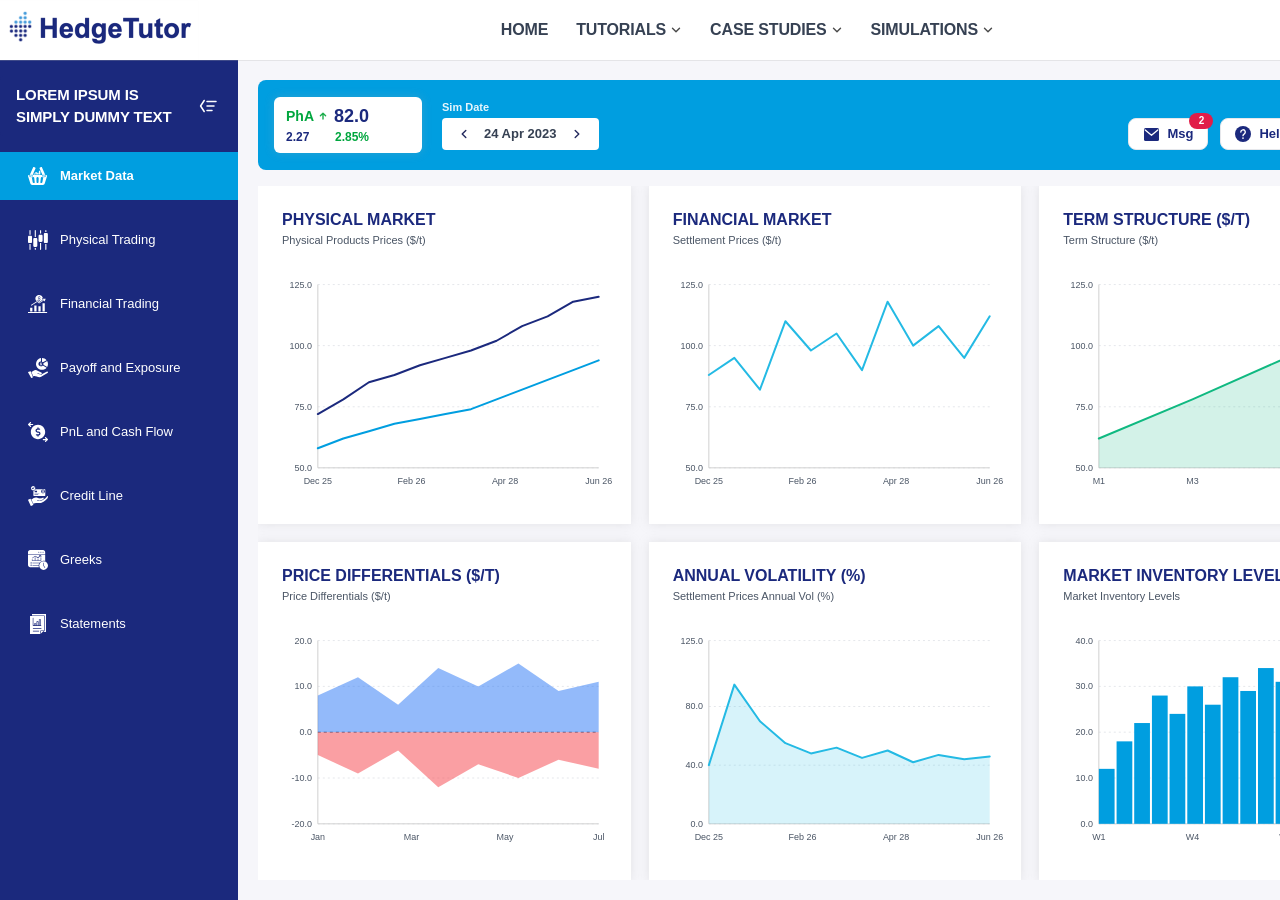
==== index.html @ 39510381 "Initial commit" ====
<!DOCTYPE html>
<html lang="en">
<head>
  <meta charset="UTF-8">
  <meta name="viewport" content="width=1440, height=985">
  <title>PHYSICAL MARKET — Commos Consulting</title>
  <link rel="stylesheet" href="assets/css/tokens.css">
  <link rel="stylesheet" href="assets/css/base.css">
  <link rel="stylesheet" href="assets/css/layout.css">
  <link rel="stylesheet" href="assets/css/components.css">
  <link rel="stylesheet" href="assets/css/charts.css">
</head>
<body class="app">

  <!--
    Frame Figma: PHYSICAL MARKET (node 1032:1449)
    Viewport: 1440 × 985 · fill #F6F6FA
  -->
  <div class="dashboard" data-frame="physical-market" data-figma-node="1032:1449">

    <header class="dashboard__chrome chrome" aria-label="Site header">
      <a class="chrome__brand" href="https://www.commosconsulting.com/en/account/landwelcome.html" aria-label="HedgeTutor">
        <img
          class="chrome__logo"
          src="assets/icons/hedgetutor-logo.png?v=figma1"
          width="199"
          height="60"
          alt="HedgeTutor"
          draggable="false"
        >
      </a>

      <nav class="chrome__nav" aria-label="Primary">
        <ul class="chrome__list">
          <li class="chrome__item chrome__item--has-menu">
            <a class="chrome__link" href="https://www.commosconsulting.com/en/account/dashboard.html">HOME</a>
            <ul class="chrome__menu" aria-label="Home">
              <li><a href="https://www.commosconsulting.com/en/account/landwelcome.html">Welcome</a></li>
              <li><a href="https://www.commosconsulting.com/en/account/dashboard.html">Dashboard</a></li>
            </ul>
          </li>
          <li class="chrome__item chrome__item--has-menu">
            <a class="chrome__link" href="https://www.commosconsulting.com/en/tutorials/tutorials.html">
              TUTORIALS
              <img class="chrome__chevron" src="assets/icons/chevron-down.svg" width="12" height="12" alt="" aria-hidden="true">
            </a>
            <ul class="chrome__menu" aria-label="Tutorials">
              <li><a href="https://www.commosconsulting.com/en/tutorials/tutorials.html">Tutorials Library</a></li>
              <li><a href="https://www.commosconsulting.com/en/help/theory/GEN/">Theory Guide</a></li>
              <li><a href="https://www.commosconsulting.com/en/tutorials/quiz.html">Quiz</a></li>
              <li><a href="https://www.commosconsulting.com/en/help/screens/GEN/">Screens Guide</a></li>
            </ul>
          </li>
          <li class="chrome__item chrome__item--has-menu">
            <a class="chrome__link" href="https://www.commosconsulting.com/en/casestudies/casestudies.html">
              CASE STUDIES
              <img class="chrome__chevron" src="assets/icons/chevron-down.svg" width="12" height="12" alt="" aria-hidden="true">
            </a>
            <ul class="chrome__menu" aria-label="Case Studies">
              <li><a href="https://www.commosconsulting.com/en/casestudies/casestudies.html">Case Studies Library</a></li>
              <li><a href="https://www.commosconsulting.com/en/help/case_studies/GEN/">Case Studies Guide</a></li>
            </ul>
          </li>
          <li class="chrome__item chrome__item--has-menu">
            <a class="chrome__link" href="https://www.commosconsulting.com/en/account/save_user_simulation.html">
              SIMULATIONS
              <img class="chrome__chevron" src="assets/icons/chevron-down.svg" width="12" height="12" alt="" aria-hidden="true">
            </a>
            <ul class="chrome__menu" aria-label="Simulations">
              <li><a href="https://www.commosconsulting.com/en/account/save_user_simulation.html">User Simulations and Scenarios</a></li>
              <li><a href="https://www.commosconsulting.com/en/account/new_simulation.html">New Simulation</a></li>
              <li><a href="https://www.commosconsulting.com/en/account/settings.html">Advanced Simulations Settings</a></li>
            </ul>
          </li>
        </ul>
      </nav>

      <div class="chrome__user chrome__item chrome__item--has-menu">
        <button class="chrome__user-trigger" type="button" aria-expanded="false" aria-haspopup="true" aria-controls="chrome-user-menu">
          <img class="chrome__avatar" src="assets/icons/user.svg" width="28" height="28" alt="" aria-hidden="true">
          <span class="chrome__user-name">User (Gen)</span>
          <img class="chrome__chevron" src="assets/icons/chevron-down.svg" width="12" height="12" alt="" aria-hidden="true">
        </button>
        <ul class="chrome__menu chrome__menu--user" id="chrome-user-menu" aria-label="User">
          <li><a href="https://www.commosconsulting.com/en/home/hedge_tutor.html">HedgeTutor</a></li>
          <li><a href="https://www.commosconsulting.com/en/account/dashboard.html">Account usage</a></li>
          <li><a href="https://www.commosconsulting.com/en/users/password.html">Change Password</a></li>
          <li><a href="https://www.commosconsulting.com/en/users/logout">Logout</a></li>
        </ul>
      </div>
    </header>

    <aside class="dashboard__sidebar sidebar" aria-label="Simulation modules">
      <header class="sidebar__header">
        <p class="sidebar__sim-name" id="sidebar-sim-name">Lorem Ipsum is simply dummy text</p>
        <button
          class="sidebar__toggle"
          type="button"
          id="sidebar-toggle"
          aria-controls="sidebar-nav"
          aria-expanded="true"
          aria-label="Collapse sidebar"
          title="Collapse sidebar"
        >
          <img class="sidebar__toggle-icon" src="assets/icons/sidebar-toggle.svg" width="24" height="16" alt="" aria-hidden="true">
        </button>
      </header>

      <nav class="sidebar__nav" id="sidebar-nav">
        <ul class="sidebar__list">
          <li class="sidebar__item sidebar__item--active">
            <a class="sidebar__link" href="/market-data" data-route="market-data" aria-current="page">
              <span class="sidebar__icon" aria-hidden="true">
                <img src="assets/icons/market-data.svg?v=figma1" width="20" height="20" alt="">
              </span>
              <span class="sidebar__label">Market Data</span>
            </a>
          </li>
          <li class="sidebar__item">
            <a class="sidebar__link" href="/physical-trading" data-route="physical-trading">
              <span class="sidebar__icon" aria-hidden="true">
                <img src="assets/icons/physical-trading.svg?v=figma1" width="20" height="20" alt="">
              </span>
              <span class="sidebar__label">Physical Trading</span>
            </a>
          </li>
          <li class="sidebar__item">
            <a class="sidebar__link" href="/financial-trading" data-route="financial-trading">
              <span class="sidebar__icon" aria-hidden="true">
                <img src="assets/icons/financial-trading.svg?v=figma1" width="20" height="20" alt="">
              </span>
              <span class="sidebar__label">Financial Trading</span>
            </a>
          </li>
          <li class="sidebar__item">
            <a class="sidebar__link" href="/payoff-exposure" data-route="payoff-exposure">
              <span class="sidebar__icon" aria-hidden="true">
                <img src="assets/icons/payoff-exposure.svg?v=figma1" width="20" height="20" alt="">
              </span>
              <span class="sidebar__label">Payoff and Exposure</span>
            </a>
          </li>
          <li class="sidebar__item">
            <a class="sidebar__link" href="/pnl-cash-flow" data-route="pnl-cash-flow">
              <span class="sidebar__icon" aria-hidden="true">
                <img src="assets/icons/pnl-cashflow.svg?v=figma1" width="20" height="20" alt="">
              </span>
              <span class="sidebar__label">PnL and Cash Flow</span>
            </a>
          </li>
          <li class="sidebar__item">
            <a class="sidebar__link" href="/credit-line" data-route="credit-line">
              <span class="sidebar__icon" aria-hidden="true">
                <img src="assets/icons/credit-line.svg?v=figma1" width="20" height="20" alt="">
              </span>
              <span class="sidebar__label">Credit Line</span>
            </a>
          </li>
          <li class="sidebar__item">
            <a class="sidebar__link" href="/greeks" data-route="greeks">
              <span class="sidebar__icon" aria-hidden="true">
                <img src="assets/icons/greeks.svg?v=figma1" width="20" height="20" alt="">
              </span>
              <span class="sidebar__label">Greeks</span>
            </a>
          </li>
          <li class="sidebar__item">
            <a class="sidebar__link" href="/statements" data-route="statements">
              <span class="sidebar__icon" aria-hidden="true">
                <img src="assets/icons/statements.svg?v=figma1" width="20" height="20" alt="">
              </span>
              <span class="sidebar__label">Statements</span>
            </a>
          </li>
        </ul>
      </nav>
    </aside>

    <main class="dashboard__main">

      <header class="dashboard__toolbar toolbar" aria-label="Dashboard header" data-figma-node="1070:3879" data-module="market-data">
        <div
          class="toolbar__ticker ticker ticker--pha ticker--up"
          data-toolbar-ticker
          data-ticker="PhA"
          data-direction="up"
          role="button"
          tabindex="0"
          title="Click to switch PhA / PhB / FAB"
          aria-label="Market ticker PhA. Click to switch product."
        >
          <div class="ticker__metrics">
            <div class="ticker__primary">
              <span class="ticker__code-group">
                <span class="ticker__code" data-ticker-code>PhA</span>
                <img class="ticker__arrow" data-ticker-arrow src="assets/icons/arrow-up.svg" width="10" height="10" alt="" aria-hidden="true">
              </span>
              <span class="ticker__price" data-ticker-price>82.0</span>
            </div>
            <div class="ticker__secondary">
              <span class="ticker__delta" data-ticker-delta>2.27</span>
              <span class="ticker__change" data-ticker-change>2.85%</span>
            </div>
          </div>
        </div>

        <div class="toolbar__simdate simdate" data-simdate>
          <span class="simdate__label">Sim Date</span>
          <div class="simdate__control">
            <button class="simdate__nav" type="button" data-simdate-step="-1" aria-label="Previous simulation date">
              <img src="assets/icons/chevron-left.svg" width="12" height="12" alt="" aria-hidden="true">
            </button>
            <button
              class="simdate__trigger"
              type="button"
              data-simdate-trigger
              aria-haspopup="dialog"
              aria-expanded="false"
              aria-controls="simdate-picker"
            >
              <time class="simdate__value toolbar__date" datetime="2023-04-24" data-simdate-value>24 Apr 2023</time>
            </button>
            <button class="simdate__nav" type="button" data-simdate-step="1" aria-label="Next simulation date">
              <img src="assets/icons/chevron-right.svg" width="12" height="12" alt="" aria-hidden="true">
            </button>
          </div>

          <div
            class="simdate__picker"
            id="simdate-picker"
            data-simdate-picker
            role="dialog"
            aria-label="Select simulation date"
            hidden
          >
            <div class="simdate__picker-header">
              <button class="simdate__picker-nav" type="button" data-simdate-view-step="-1" aria-label="Previous">
                <img src="assets/icons/chevron-left.svg" width="12" height="12" alt="" aria-hidden="true">
              </button>
              <div class="simdate__picker-title">
                <button class="simdate__picker-month" type="button" data-simdate-open-months aria-label="Select month">Apr</button>
                <button class="simdate__picker-year" type="button" data-simdate-open-years aria-label="Select year">2023</button>
              </div>
              <button class="simdate__picker-nav" type="button" data-simdate-view-step="1" aria-label="Next">
                <img src="assets/icons/chevron-right.svg" width="12" height="12" alt="" aria-hidden="true">
              </button>
            </div>
            <div class="simdate__picker-body" data-simdate-body>
              <!-- filled by assets/js/sim-date.js -->
            </div>
          </div>
        </div>

        <div class="toolbar__filters" data-toolbar-filters hidden>
          <label class="toolbar-filter">
            <span class="toolbar-filter__label">Underlying</span>
            <select class="toolbar-filter__select" name="underlying" aria-label="Underlying">
              <option value="all" selected>All</option>
              <option value="PhA">PhA</option>
              <option value="PhB">PhB</option>
              <option value="FAB">FAB</option>
            </select>
          </label>
          <label class="toolbar-filter">
            <span class="toolbar-filter__label">Contract</span>
            <select class="toolbar-filter__select" name="contract" aria-label="Contract">
              <option value="all" selected>All types</option>
              <option value="spot">Spot</option>
              <option value="fwd">Forward</option>
            </select>
          </label>
          <label class="toolbar-filter" data-toolbar-filter="tradeName">
            <span class="toolbar-filter__label">Trade Name</span>
            <select class="toolbar-filter__select" name="tradeName" aria-label="Trade Name">
              <option value="all" selected>All Trades</option>
            </select>
          </label>
        </div>

        <div class="toolbar__actions">
          <button class="toolbar__action" type="button" data-toolbar-action="msg" aria-pressed="false">
            <span class="toolbar__action-icon-wrap toolbar__action-icon-wrap--msg" aria-hidden="true">
              <img
                class="toolbar__action-icon toolbar__action-icon--off"
                src="assets/icons/msg.svg?v=figma2"
                width="16"
                height="13"
                alt=""
                draggable="false"
              >
              <img
                class="toolbar__action-icon toolbar__action-icon--on"
                src="assets/icons/msg-selected.svg?v=figma2"
                width="16"
                height="13"
                alt=""
                draggable="false"
              >
            </span>
            Msg
            <span class="toolbar__msg-badge" data-msg-badge hidden aria-label="Unread messages"></span>
          </button>
          <button class="toolbar__action" type="button" data-toolbar-action="help" aria-pressed="false">
            <span class="toolbar__action-icon-wrap toolbar__action-icon-wrap--help" aria-hidden="true">
              <img
                class="toolbar__action-icon toolbar__action-icon--off"
                src="assets/icons/help.svg?v=figma2"
                width="16"
                height="16"
                alt=""
                draggable="false"
              >
              <img
                class="toolbar__action-icon toolbar__action-icon--on"
                src="assets/icons/help-selected.svg?v=figma2"
                width="16"
                height="16"
                alt=""
                draggable="false"
              >
            </span>
            Help
          </button>
          <button class="toolbar__action" type="button" data-toolbar-action="reset" aria-pressed="false">
            <span class="toolbar__action-icon-wrap toolbar__action-icon-wrap--reset" aria-hidden="true">
              <img
                class="toolbar__action-icon toolbar__action-icon--off"
                src="assets/icons/reset.svg?v=figma2"
                width="16"
                height="16"
                alt=""
                draggable="false"
              >
              <img
                class="toolbar__action-icon toolbar__action-icon--on"
                src="assets/icons/reset-selected.svg?v=figma2"
                width="16"
                height="16"
                alt=""
                draggable="false"
              >
            </span>
            Reset
          </button>
        </div>
      </header>

      <section class="dashboard__content content" id="dashboard-content" aria-live="polite">
        <!-- Module content injected by assets/js/navigation.js -->
      </section>

    </main>

  </div>

  <!-- Confirmation modal — Figma Confirmation modal (Assets / 1076:10253) -->
  <div
    class="modal-backdrop"
    id="modal-confirm-backdrop"
    hidden
    aria-hidden="true"
  >
    <div
      class="modal-confirm"
      role="dialog"
      aria-modal="true"
      aria-labelledby="modal-confirm-title"
      aria-describedby="modal-confirm-message"
    >
      <button
        class="modal-confirm__close"
        type="button"
        data-confirm-close
        aria-label="Close"
      >
        <svg width="14" height="14" viewBox="0 0 14 14" fill="none" aria-hidden="true">
          <path
            d="M1.5 1.5l11 11M12.5 1.5l-11 11"
            stroke="currentColor"
            stroke-width="1.5"
            stroke-linecap="round"
          />
        </svg>
      </button>

      <div class="modal-confirm__header">
        <div class="modal-confirm__icon" aria-hidden="true">
          <img
            class="modal-confirm__icon-img"
            src="assets/icons/confirm-warning.svg"
            width="32"
            height="32"
            alt=""
          />
        </div>
        <h2 class="modal-confirm__title" id="modal-confirm-title" data-confirm-title>
          Confirmation
        </h2>
      </div>

      <hr class="modal-confirm__divider" />

      <p class="modal-confirm__body" id="modal-confirm-message" data-confirm-message>
        Are you sure that you want reset the simulation data?
      </p>

      <div class="modal-confirm__actions">
        <button class="modal-confirm__btn modal-confirm__btn--cancel" type="button" data-confirm-cancel>
          Cancel
        </button>
        <button class="modal-confirm__btn modal-confirm__btn--accept" type="button" data-confirm-accept>
          Accept
        </button>
      </div>
    </div>
  </div>

  <!-- Informative / Help modal — Figma Informative Modal -->
  <div
    class="modal-backdrop"
    id="modal-help-backdrop"
    hidden
    aria-hidden="true"
  >
    <div
      class="modal-info"
      role="dialog"
      aria-modal="true"
      aria-labelledby="modal-help-title"
      aria-describedby="modal-help-body"
    >
      <button
        class="modal-info__close"
        type="button"
        data-help-close
        aria-label="Close"
      >
        <svg width="14" height="14" viewBox="0 0 14 14" fill="none" aria-hidden="true">
          <path
            d="M1.5 1.5l11 11M12.5 1.5l-11 11"
            stroke="currentColor"
            stroke-width="1.5"
            stroke-linecap="round"
          />
        </svg>
      </button>

      <h2 class="modal-info__title" id="modal-help-title" data-help-title>Help</h2>
      <hr class="modal-info__divider" />

      <div class="modal-info__scroll">
        <div class="modal-info__body" id="modal-help-body" data-help-body></div>

        <div data-help-related-wrap hidden>
          <p class="modal-info__related-label">Related content:</p>
          <ul class="modal-info__related" data-help-related></ul>
        </div>

        <div class="modal-info__embed" data-help-embed hidden>
          <img
            class="modal-info__image"
            data-help-image
            alt=""
            width="750"
            decoding="async"
          />
        </div>
      </div>

      <div class="modal-info__actions">
        <button class="modal-info__btn modal-info__btn--leave" type="button" data-help-leave>
          Leave
        </button>
      </div>
    </div>
  </div>

  <!-- Message Centre -->
  <div
    class="modal-backdrop"
    id="modal-msg-backdrop"
    hidden
    aria-hidden="true"
  >
    <div
      class="modal-msg"
      role="dialog"
      aria-modal="true"
      aria-labelledby="modal-msg-title"
    >
      <button
        class="modal-msg__close"
        type="button"
        data-msg-close
        aria-label="Close"
      >
        <svg width="14" height="14" viewBox="0 0 14 14" fill="none" aria-hidden="true">
          <path
            d="M1.5 1.5l11 11M12.5 1.5l-11 11"
            stroke="currentColor"
            stroke-width="1.5"
            stroke-linecap="round"
          />
        </svg>
      </button>
      <h2 class="modal-msg__title" id="modal-msg-title">HedgeTutor Message Centre</h2>
      <hr class="modal-msg__divider" />
      <div class="modal-msg__scroll">
        <div class="modal-msg__empty" data-msg-empty hidden>
          <p class="modal-msg__empty-text">No messages</p>
        </div>
        <div data-msg-list></div>
      </div>
      <div class="modal-msg__actions">
        <button class="modal-msg__btn" type="button" data-msg-footer-close>Close</button>
      </div>
    </div>
  </div>

  <!-- Loading overlay -->
  <div class="loading-overlay" id="loading-overlay" hidden aria-hidden="true" aria-busy="true">
    <div class="loading-overlay__card" role="status">
      <div class="loading-overlay__spinner" aria-hidden="true"></div>
      <p class="loading-overlay__label">Loading</p>
    </div>
  </div>

  <script src="assets/js/sim-state.js" defer></script>
  <script src="assets/js/sim-date.js" defer></script>
  <script src="assets/js/date-field.js" defer></script>
  <script src="assets/js/table-sort.js" defer></script>
  <script src="assets/js/select.js" defer></script>
  <script src="assets/js/confirm-modal.js" defer></script>
  <script src="assets/js/help-modal.js" defer></script>
  <script src="assets/js/message-modal.js" defer></script>
  <script src="assets/js/market-data.js" defer></script>
  <script src="assets/js/physical-trading.js" defer></script>
  <script src="assets/js/financial-trading.js" defer></script>
  <script src="assets/js/payoff-exposure.js" defer></script>
  <script src="assets/js/pnl-cashflow.js" defer></script>
  <script src="assets/js/credit-line.js" defer></script>
  <script src="assets/js/greeks.js" defer></script>
  <script src="assets/js/statements.js" defer></script>
  <script src="assets/js/navigation.js" defer></script>
</body>
</html>
---- assets/css/tokens.css ----
/* Commos Consulting — design tokens
 *
 * ONLY values measured from Figma Design Properties / Edit style.
 * Organized by category. Incomplete entries stay in NOT MEASURED.
 * Do not invent hex/spacing.
 */

:root {
  /* ========== colors ========== */
  --color-page-bg: #f6f6fa;
  --color-canvas: #e5e5e5;
  --color-surface: #ffffff;
  --color-sidebar: #1b297d;
  --color-nav-item-active-bg: #009ee0;
  --color-nav-item-inactive-bg: #1b297d;
  --color-nav-item-text: #ffffff;
  --color-accent: #009ee0;
  --color-primary-button-bg: #009ee0;
  --color-primary-button-text: #ffffff;
  --color-neutral-black-100: #364153;
  --color-border: #e5e7eb;
  --color-text-muted: #4a5565;
  --color-negative: #ef4444;
  --color-black: #000000;
  --color-positive: #00a63e;
  --color-positive-alt: #2ebd57;
  --color-blue-500: #3b82f6;
  --color-blue-tint: #f0f6ff;
  --color-cyan: #24bae4;
  /*
   * Toolbar fill — Figma Dashboard Header bar: #009EE0 (same as accent / Primary).
   */
  --color-toolbar-fill: #009ee0;
  --color-emerald: #10b981;
  --color-gray-d1: #d1d1d1;
  --color-gray-de: #dedede;
  --color-coral: #f65158;
  --color-negative-tint: #ffbaba; /* opacity 35% where used */
  --color-input-select-text: #9696a0;
  --color-input-select-muted: #b5b5c3; /* opacity 38% where used */
  /* Dropdown / Select — Figma UI Kit states */
  --color-dropdown-border: #d3d3d5;
  --color-dropdown-border-hover: #9696a0;
  --color-dropdown-text: #9696a0;
  --color-dropdown-text-strong: #364153;
  --color-dropdown-focus: #1b297d;
  --color-dropdown-option-hover: #f0f0f0;
  --radius-dropdown: 6px;
  --shadow-dropdown: 0 4px 12px rgba(54, 65, 83, 0.12);
  --color-shadow-commos: #adacac;
  /* Physical Trading frame 1032:2970 — Selection colors */
  --color-pt-summary-bg: #f2fbff;
  --color-pt-row-alt: #f5f6f8;
  --color-pt-surface-muted: #f0f0f0;
  --color-pt-border-soft: #d3d3d5;
  --color-pt-chip: #d9d9d9;
  --color-grey-100: #49556d;

  /* ========== typography ========== */
  --font-family: "Inter", sans-serif;
  --font-weight-regular: 400;
  --font-weight-semibold: 600; /* Inter Semi Bold — seen on Dashboard Header related text */
  --font-weight-bold: 700;
  --font-size-paragraph: 14px;
  --line-height-paragraph: 28px;
  --letter-spacing-paragraph: 0%;
  --font-size-graph: 13px;
  --line-height-graph: 22px;
  /* Card titles — Figma Web App Commos (e.g. node 1032:3046) */
  --font-size-card-title: 16px;
  --line-height-card-title: 20px;
  --font-size-title: 50px; /* MARKET DATA text style — other frame/variant */
  --letter-spacing-title: -0.15px;
  --line-height-title: 61px;
  --font-size-toolbar-lorem: 15px;
  --line-height-toolbar-lorem: 22px;
  --letter-spacing-toolbar-lorem: -0.1px;

  /* ========== spacing ========== */
  --sidebar-gap: 16px;
  --sidebar-padding-left: 0px;
  --sidebar-padding-right: 0px;
  --sidebar-padding-top: 16px;
  --sidebar-padding-bottom: 24px;
  --sidebar-header-gap: 12px;
  --sidebar-header-padding-x: 16px;
  --sidebar-header-padding-y: 8px;
  --nav-item-gap: 12px;
  --nav-item-padding-x: 28px;
  --nav-item-padding-y: 0px;
  --button-primary-gap: 10px;
  --button-primary-padding-x: 26px;
  --button-primary-padding-y: 13px;
  --dashboard-header-gap: 20px;
  --dashboard-header-padding-x: 0px;
  --dashboard-header-padding-y: 0px;

  /* ========== dimensions ========== */
  --frame-width: 1440px;
  --frame-height: 985px;
  --sidebar-width: 238px;
  /* ASSUMED: icon-only rail from Dashboard UI Kit Side Menu collapsed */
  --sidebar-width-collapsed: 64px;
  --sidebar-height: 1024px;
  --sidebar-x: 0px;
  --sidebar-y: 60px;
  --sidebar-header-width: 238px;
  --sidebar-header-height: 60px;
  --nav-item-width: 238px;
  --nav-item-height: 48px;
  --nav-item-label-width: 148px;
  --nav-item-label-height: 22px;
  /* Overridden on .dashboard when sidebar collapses */
  --sidebar-current-width: var(--sidebar-width);
  --main-available-width: calc(var(--frame-width) - var(--sidebar-current-width));
  /*
   * LAYOUT ANATOMY AND SPACING (Figma + annotated capture)
   * Green = page inset 20 · Pink stack/column = 18 · Toolbar→content = 16 · Card pad/rhythm = 24
   */
  --layout-page-inset: 20px;
  --layout-toolbar-content-gap: 16px;
  --layout-section-gap: 18px;
  --layout-column-gap: 18px;
  --layout-card-pad: 24px;
  --layout-field-col-gap: 14px;
  /* Content width = main − left/right page inset */
  --dashboard-header-width: calc(var(--main-available-width) - (2 * var(--layout-page-inset)));
  --dashboard-header-height: 90px;
  --card-asset-width: 358px;
  --card-asset-height: 325px;
  --button-primary-width: 216px;
  --button-primary-height: 56px;
  --input-select-width: 213px;
  --input-select-height: 45px;
  --nav-userlog-width: 1440px;
  --nav-userlog-height: 104px;

  /* ========== radius ========== */
  --radius-frame: 0px;
  --radius-sidebar: 0px;
  --radius-sidebar-header: 4px;
  --radius-nav-item: 0px;
  --radius-card-asset: 0px;
  --radius-button-primary: 50px;
  --radius-input-select: 0px;
  --radius-dashboard-header: 8px;
  --radius-nav-userlog: 0px;

  /* ========== shadows ========== */
  --shadow-commos-x: 0px;
  --shadow-commos-y: 0px;
  --shadow-commos-blur: 10px;
  --shadow-commos-spread: 0px;
  --shadow-commos-opacity: 0.25;
  --shadow-commos: 0 0 10px 0 rgba(173, 172, 172, 0.25);

  /*
   * Confirmation modal — Figma Assets component "Confirmation modal" (node 1076:10253)
   * Measured: W 567 · gap 36 · pad 16 · radius 6 · Neutrals/White · selection colors
   * Effect style name: md-1 (exact blur/spread not opened — soft elevation matched visually)
   */
  --color-modal-warning: #ff9800; /* Semantic/Warning — Figma Confirm icon stroke */
  --color-modal-warning-light: #fff9f0; /* Semantic/Warning Light — measured #FFF9F0 */
  --color-modal-border: #d9d9d9; /* measured selection color */
  --color-modal-title: #101828; /* Grey/900 — title fill style name; hex not opened → near-black */
  --modal-confirm-width: 567px;
  --modal-confirm-gap: 36px;
  --modal-confirm-padding: 16px;
  --modal-confirm-radius: 6px;
  --modal-confirm-title-size: 24px;
  --modal-confirm-title-line: 32px;
  --modal-confirm-title-tracking: -0.02em;
  --shadow-modal-md-1: 0 4px 24px rgba(54, 65, 83, 0.14);

  /*
   * Informative modal — Figma "Informative Modal" (Help / contextual)
   * Visual from design capture: left title, body, optional embed, Close
   * Width larger than confirm to fit help copy + optional preview
   */
  --modal-info-width: 820px;
  --modal-info-gap: 20px;
  --modal-info-padding: 20px;
  --modal-info-radius: 6px;
  --modal-info-title-size: 20px;
  --modal-info-title-line: 28px;

  /* ========== layout (measured + documented assumptions) ========== */
  /*
   * ASSUMED — direct consequences of measured geometry / Auto Layout parents.
   * Replace with Properties reads when available.
   */
  --layout-assumed-chrome-height: 60px;
  /* = Side Menu Y (measured). Empty strip; content of chrome not mapped. */

  --layout-assumed-main-inline-end: 0px;
  /* Free space on the right of toolbar = 1202 − 1157 = 45 (empty, not padding). */

  --layout-assumed-chart-columns: 3;
  /* 3 × 358 = 1074 ≤ 1157 (Dashboard Header width). */

  --layout-assumed-table-columns: 3;
  /* Three table cards in frame inventory; widths unmeasured → equal fr. */

  /* column-gap charts: calc((1157 − 3×358) / 2) in layout.css — geometric */

  --layout-assumed-grid-row-gap: var(--layout-section-gap);
  --layout-assumed-content-section-gap: var(--layout-section-gap);
  --layout-assumed-content-padding-top: 0px;

  --card-padding: var(--layout-card-pad);
  /* Card internal pad — LAYOUT ANATOMY AND SPACING (24px). */

  /*
   * STILL OPEN / PARTIAL:
   * chrome absolute Properties (pad/gap) — implemented from visual inventory
   * badge Properties W/H — implemented from visual density
   * toolbar Msg/Help/Reset — white chips, navy (#1B297D) text/icons (Figma trading frames)
   */
}
---- assets/css/base.css ----
/* Page shell — single scroll surface (dashboard content only).
 * Chrome + sidebar stay fixed; body/page never scrolls vertically.
 */

html,
body {
  height: 100%;
  margin: 0;
  overflow: hidden;
}

.app {
  box-sizing: border-box;
  width: 100%;
  height: 100%;
  overflow: hidden;
}
---- assets/css/layout.css ----
/* Commos Consulting — layout only
 *
 * Allowed properties: display, flex/grid (shorthands & tracks),
 * width, height, gap, padding, margin, position (+ offsets/z-index for layout).
 *
 * No colors, fonts, borders, shadows, radius, or visual effects.
 * Measured values come from tokens.css.
 * ASSUMED values are documented in comments and in tokens --layout-assumed-*.
 */

/* ----- page / frame ----- */

.app {
  margin: 0;
  display: flex;
  justify-content: center;
  align-items: stretch;
  /* ASSUMED: center the 1440 frame on the browser canvas (not from Figma frame props) */
}

.dashboard {
  position: relative;
  width: var(--frame-width);
  /* Fill viewport so chrome/sidebar stay on-screen; only content scrolls */
  height: 100%;
  overflow: hidden;
  /* clip mirrors Figma "Clip content" on frame 1032:1449 */
  --sidebar-current-width: var(--sidebar-width);
  --main-available-width: calc(var(--frame-width) - var(--sidebar-current-width));
}

.dashboard--sidebar-collapsed {
  --sidebar-current-width: var(--sidebar-width-collapsed);
}

/* ----- top chrome (height = Side Menu Y = 60) ----- */

.dashboard__chrome {
  /* Fixed within the dashboard shell — never scrolls with content */
  position: absolute;
  top: 0;
  left: 0;
  z-index: 30;
  width: var(--frame-width);
  height: var(--layout-assumed-chrome-height);
  display: flex;
  flex-direction: row;
  align-items: center;
  gap: 24px;
  /* Logo frame from Figma is 199×60 and already includes left inset */
  padding-left: 0;
  padding-right: 24px;
  box-sizing: border-box;
}

.chrome__brand {
  display: flex;
  flex-direction: row;
  align-items: center;
  flex-shrink: 0;
  margin: 0;
  /* Figma logo frame: 199 × 60 (full chrome height) */
  height: 100%;
}

.chrome__logo {
  display: block;
  width: 199px;
  height: 60px;
  flex-shrink: 0;
  object-fit: fill;
}

.chrome__nav {
  flex: 1;
  min-width: 0;
  display: flex;
  justify-content: center;
}

.chrome__list {
  display: flex;
  flex-direction: row;
  align-items: center;
  gap: 28px;
  margin: 0;
  padding: 0;
  list-style: none;
}

.chrome__item {
  display: flex;
  position: relative;
  margin: 0;
}

.chrome__link {
  display: inline-flex;
  flex-direction: row;
  align-items: center;
  gap: 4px;
  margin: 0;
}

.chrome__menu {
  display: none;
  position: absolute;
  top: 100%;
  left: 50%;
  transform: translateX(-50%);
  z-index: 20;
  min-width: 220px;
  margin: 0;
  padding: 8px 0;
  list-style: none;
  background: var(--color-surface);
  border: 1px solid var(--color-border);
  border-radius: 6px;
  box-shadow: 0 8px 24px rgba(27, 41, 125, 0.12);
}

.chrome__item--has-menu:hover > .chrome__menu,
.chrome__item--has-menu:focus-within > .chrome__menu {
  display: block;
}

.chrome__menu a {
  display: block;
  padding: 8px 14px;
  font-family: var(--font-family);
  font-size: 12px;
  line-height: 18px;
  font-weight: var(--font-weight-regular);
  color: var(--color-neutral-black-100);
  text-decoration: none;
  white-space: nowrap;
}

.chrome__menu a:hover,
.chrome__menu a:focus-visible {
  background: #f0f6ff;
  color: var(--color-sidebar);
}

.chrome__user {
  display: flex;
  flex-direction: row;
  align-items: center;
  gap: 0;
  flex-shrink: 0;
  margin-left: auto;
  position: relative;
}

.chrome__user-trigger {
  display: inline-flex;
  flex-direction: row;
  align-items: center;
  gap: 8px;
  margin: 0;
  padding: 0;
  border: none;
  background: transparent;
  cursor: pointer;
  font: inherit;
  color: inherit;
}

.chrome__menu--user {
  left: auto;
  right: 0;
  transform: none;
  min-width: 180px;
}

/* ----- sidebar (Side Menu 984:5868) ----- */

.dashboard__sidebar {
  /* Fixed within the dashboard shell — never scrolls with content */
  position: absolute;
  top: var(--sidebar-y);
  left: var(--sidebar-x);
  z-index: 20;
  width: var(--sidebar-current-width);
  height: calc(100% - var(--sidebar-y));
  /* Figma absolute H=1024 clipped by frame; layout uses visible remainder */
  display: flex;
  flex-direction: column;
  gap: var(--sidebar-gap);
  padding-top: var(--sidebar-padding-top);
  padding-right: var(--sidebar-padding-right);
  padding-bottom: var(--sidebar-padding-bottom);
  padding-left: var(--sidebar-padding-left);
  transition: width 0.22s ease;
  box-sizing: border-box;
}

.sidebar__header {
  display: flex;
  flex-direction: row;
  align-items: center;
  gap: var(--sidebar-header-gap);
  width: 100%;
  height: var(--sidebar-header-height);
  padding-top: var(--sidebar-header-padding-y);
  padding-bottom: var(--sidebar-header-padding-y);
  padding-left: var(--sidebar-header-padding-x);
  padding-right: var(--sidebar-header-padding-x);
  flex-shrink: 0;
  box-sizing: border-box;
}

.sidebar__sim-name {
  margin: 0;
  flex: 1;
  min-width: 0;
}

.sidebar__toggle {
  display: inline-flex;
  flex-shrink: 0;
  align-items: center;
  justify-content: center;
  width: 28px;
  height: 28px;
  margin: 0;
  padding: 0;
  border: 0;
  background: transparent;
  cursor: pointer;
}

.sidebar__toggle-icon {
  display: block;
  width: 24px;
  height: 16px;
  transition: transform 0.22s ease;
}

.sidebar__nav {
  flex: 1;
  min-height: 0;
  display: flex;
  flex-direction: column;
}

.sidebar__list {
  display: flex;
  flex-direction: column;
  gap: var(--sidebar-gap);
  /* ASSUMED: nav list inherits Side Menu vertical gap 16 between sections */
  margin: 0;
  padding: 0;
  list-style: none;
}

.sidebar__item {
  display: flex;
  width: 100%;
  height: var(--nav-item-height);
  flex-shrink: 0;
}

.sidebar__link {
  display: flex;
  flex-direction: row;
  align-items: center;
  gap: var(--nav-item-gap);
  width: 100%;
  height: 100%;
  padding-top: var(--nav-item-padding-y);
  padding-bottom: var(--nav-item-padding-y);
  padding-left: var(--nav-item-padding-x);
  padding-right: var(--nav-item-padding-x);
  margin: 0;
  box-sizing: border-box;
}

.sidebar__icon {
  flex-shrink: 0;
  /* icon W/H not measured — size deferred to components.css */
}

.sidebar__label {
  flex: 1;
  min-width: 0;
  margin: 0;
  transition: opacity 0.16s ease, width 0.22s ease;
}

/* Collapsed rail: icons only, content reflows via --sidebar-current-width */
.dashboard--sidebar-collapsed .sidebar__header {
  justify-content: center;
  padding-left: 0;
  padding-right: 0;
}

.dashboard--sidebar-collapsed .sidebar__sim-name {
  display: none;
}

.dashboard--sidebar-collapsed .sidebar__toggle-icon {
  transform: scaleX(-1);
}

.dashboard--sidebar-collapsed .sidebar__link {
  justify-content: center;
  gap: 0;
  padding-left: 0;
  padding-right: 0;
}

.dashboard--sidebar-collapsed .sidebar__label {
  display: none;
}

/* ----- main column (right of sidebar) ----- */

.dashboard__main {
  position: absolute;
  top: var(--sidebar-y);
  left: var(--sidebar-current-width);
  z-index: 1;
  width: var(--main-available-width);
  height: calc(100% - var(--sidebar-y));
  display: flex;
  flex-direction: column;
  gap: var(--layout-toolbar-content-gap);
  padding: var(--layout-page-inset);
  box-sizing: border-box;
  overflow: hidden;
  transition: left 0.22s ease, width 0.22s ease;
  /* LAYOUT ANATOMY: 20px page inset · 16px toolbar → content */
}

/* ----- toolbar / Dashboard Header (1070:3879) ----- */

.dashboard__toolbar {
  display: flex;
  flex-direction: row;
  align-items: center;
  /* Figma: children vertically centered within 90px bar */
  gap: var(--dashboard-header-gap);
  width: 100%;
  max-width: 100%;
  height: var(--dashboard-header-height);
  padding-top: var(--dashboard-header-padding-y);
  padding-bottom: var(--dashboard-header-padding-y);
  padding-left: var(--dashboard-header-padding-x);
  padding-right: var(--dashboard-header-padding-x);
  flex-shrink: 0;
  margin: 0;
  box-sizing: border-box;
}

.toolbar__ticker {
  display: flex;
  flex-direction: row;
  align-items: center;
  gap: 10px;
  flex-shrink: 0;
  margin: 0;
  padding: 8px 12px;
  box-sizing: border-box;
  cursor: pointer;
}

.ticker__metrics {
  display: flex;
  flex-direction: column;
  gap: 2px;
  margin: 0;
}

.ticker__primary,
.ticker__secondary {
  display: flex;
  flex-direction: row;
  align-items: center;
  gap: 6px;
  margin: 0;
}

.toolbar__simdate {
  position: relative;
  display: flex;
  flex-direction: column;
  align-items: flex-start;
  gap: 4px;
  flex-shrink: 0;
  margin: 0;
}

.simdate__control {
  display: flex;
  flex-direction: row;
  align-items: center;
  gap: 8px;
  margin: 0;
  padding: 0 10px;
  height: 32px;
  box-sizing: border-box;
}

.simdate__nav {
  display: inline-flex;
  align-items: center;
  justify-content: center;
  width: 24px;
  height: 24px;
  margin: 0;
  padding: 0;
  border: 0;
  border-radius: 50%;
  background-color: transparent;
  cursor: pointer;
  transition: background-color 0.15s ease;
}

.simdate__trigger {
  display: inline-flex;
  align-items: center;
  margin: 0;
  padding: 0;
  border: 0;
  background: transparent;
  cursor: pointer;
}

.toolbar__date {
  flex-shrink: 0;
  margin: 0;
}

.simdate__picker {
  position: absolute;
  top: calc(100% + 8px);
  left: 0;
  z-index: 30;
  box-sizing: border-box;
  width: 280px;
  margin: 0;
  padding: 12px;
}

.simdate__picker[hidden] {
  display: none !important;
}

.simdate__picker-header {
  display: flex;
  flex-direction: row;
  align-items: center;
  justify-content: space-between;
  gap: 8px;
  margin: 0 0 10px;
}

.simdate__picker-title {
  display: flex;
  flex-direction: row;
  align-items: center;
  justify-content: center;
  gap: 6px;
  flex: 1;
  min-width: 0;
}

.simdate__picker-nav {
  display: inline-flex;
  align-items: center;
  justify-content: center;
  width: 28px;
  height: 28px;
  margin: 0;
  padding: 0;
  border: 0;
  border-radius: 50%;
  background-color: transparent;
  cursor: pointer;
  transition: background-color 0.15s ease;
  flex-shrink: 0;
}

.simdate__picker-month,
.simdate__picker-year {
  margin: 0;
  padding: 4px 6px;
  border: 0;
  border-radius: 4px;
  background: transparent;
  cursor: pointer;
}

.simdate__picker-body {
  margin: 0;
}

.simdate__weekdays,
.simdate__days {
  display: grid;
  grid-template-columns: repeat(7, 1fr);
  gap: 2px;
  margin: 0;
}

.simdate__weekdays {
  margin-bottom: 4px;
}

.simdate__weekday,
.simdate__day {
  display: inline-flex;
  align-items: center;
  justify-content: center;
  width: 100%;
  height: 32px;
  margin: 0;
  box-sizing: border-box;
}

.simdate__day {
  padding: 0;
  border: 0;
  border-radius: 50%;
  background: transparent;
  cursor: pointer;
}

.simdate__day--empty {
  pointer-events: none;
}

.simdate__months,
.simdate__years {
  display: grid;
  grid-template-columns: repeat(3, 1fr);
  gap: 6px;
  margin: 0;
}

.simdate__month-btn,
.simdate__year-btn {
  display: inline-flex;
  align-items: center;
  justify-content: center;
  height: 36px;
  margin: 0;
  padding: 0 6px;
  border: 0;
  border-radius: 6px;
  background: transparent;
  cursor: pointer;
}

.toolbar__actions {
  display: flex;
  flex-direction: row;
  align-items: center;
  gap: 12px;
  flex-shrink: 0;
  margin-left: auto;
  /* Match bottom of labelled filter row: label(14)+gap(4)+control(32) = 50 */
  margin-top: 18px;
}

.toolbar__action {
  display: inline-flex;
  flex-direction: row;
  align-items: center;
  justify-content: center;
  gap: 8px;
  margin: 0;
  padding: 0 14px;
  height: 32px;
  box-sizing: border-box;
}

.toolbar__filters {
  display: flex;
  flex-direction: row;
  align-items: flex-end;
  gap: 12px;
  flex-shrink: 0;
  margin: 0;
}

.toolbar__filters[hidden] {
  display: none !important;
}

.toolbar-filter {
  display: flex;
  flex-direction: column;
  align-items: flex-start;
  gap: 4px;
  margin: 0;
}

.toolbar-filter[hidden] {
  display: none !important;
}

.toolbar-filter__select {
  /* Enhanced by CommosSelect — keep compact fallback if JS off */
  box-sizing: border-box;
  min-width: 110px;
  height: 32px;
  margin: 0;
  padding: 0 28px 0 10px;
  border: 1px solid var(--color-dropdown-border);
  border-radius: var(--radius-dropdown);
  background-color: var(--color-surface);
  color: var(--color-dropdown-text);
  font-family: var(--font-family);
  font-size: var(--font-size-graph);
  line-height: var(--line-height-graph);
  appearance: none;
  background-image: url("data:image/svg+xml,%3Csvg xmlns='http://www.w3.org/2000/svg' width='12' height='12' viewBox='0 0 12 12'%3E%3Cpath d='M3 4.5L6 7.5L9 4.5' stroke='%239696A0' stroke-width='1.4' fill='none' stroke-linecap='round'/%3E%3C/svg%3E");
  background-repeat: no-repeat;
  background-position: right 8px center;
}

.toolbar-filter .dropdown {
  width: auto;
  min-width: 110px;
}

.card__header {
  display: flex;
  flex-direction: column;
  gap: 2px;
  flex-shrink: 0;
  margin: 0;
  padding: 0;
}

/* ----- content / grids ----- */

.dashboard__content {
  flex: 1;
  min-height: 0;
  display: flex;
  flex-direction: column;
  gap: var(--layout-section-gap);
  padding-top: 0;
  padding-bottom: var(--layout-page-inset);
  width: 100%;
  max-width: 100%;
  overflow-x: hidden;
  overflow-y: auto;
  overscroll-behavior: contain;
  box-sizing: border-box;
  scrollbar-gutter: stable;
}

.dashboard__content > * {
  flex-shrink: 0;
}

/*
 * Market Data: charts keep Figma card proportion (358×325).
 * Do not stretch rows to fill leftover viewport — that warps SVGs
 * when the sidebar collapses and cards get wider.
 */
.dashboard__content:has(> .card--tables) {
  overflow-x: hidden;
  overflow-y: auto;
  padding-bottom: var(--layout-page-inset);
}

.dashboard__content:has(> .card--tables) > .content__grid--charts {
  flex: 0 0 auto;
  min-height: 0;
  grid-template-rows: auto auto;
  align-content: start;
}

.dashboard__content:has(> .card--tables) > .content__grid--charts .card {
  width: 100%;
  height: auto;
  aspect-ratio: 358 / 325;
  min-height: 0;
  max-height: none;
  align-self: stretch;
}

.dashboard__content:has(> .card--tables) > .content__grid--charts .card__header {
  flex-shrink: 0;
}

.dashboard__content:has(> .card--tables) > .content__grid--charts .card__body {
  flex: 1 1 auto;
  min-height: 0;
  overflow: hidden;
}

.dashboard__content:has(> .card--tables) > .content__grid--charts .chart {
  flex: 1 1 auto;
  min-height: 0;
  width: 100%;
  height: 100%;
}

.dashboard__content:has(> .card--tables) > .card--tables {
  flex: 0 0 auto;
  flex-shrink: 0;
  margin-top: 0;
}

.dashboard__content::-webkit-scrollbar {
  width: 8px;
}

.dashboard__content::-webkit-scrollbar-thumb {
  border-radius: 4px;
  background: #c5c5ce;
}

.dashboard__content::-webkit-scrollbar-track {
  background: transparent;
}

.content__grid {
  display: grid;
  width: 100%;
  max-width: 100%;
  margin: 0;
  padding: 0;
  box-sizing: border-box;
}

.content__grid--charts {
  /* Fill available main width; keep a tight gutter between cards */
  grid-template-columns: repeat(3, minmax(0, 1fr));
  column-gap: var(--layout-section-gap);
  row-gap: var(--layout-section-gap);
}

.content__grid--charts > .card {
  width: 100%;
  max-width: 100%;
}

/* ----- cards (Asset Card shell 358×325) ----- */

.card {
  display: flex;
  flex-direction: column;
  width: var(--card-asset-width);
  height: var(--card-asset-height);
  margin: 0;
  padding: 0;
  min-width: 0;
}

/* Market Data bottom: one card holding three table panels */
.card.card--tables {
  width: 100%;
  max-width: 100%;
  height: auto;
  min-height: 0;
  margin-top: var(--layout-section-gap);
  overflow: visible;
}

.card__body.card__body--tables {
  display: grid;
  grid-template-columns: repeat(3, minmax(0, 1fr));
  column-gap: var(--layout-section-gap);
  row-gap: var(--layout-section-gap);
  padding: var(--card-padding);
  box-sizing: border-box;
}

.table-panel {
  display: flex;
  flex-direction: column;
  gap: 10px;
  min-width: 0;
  margin: 0;
  padding: 0;
}

.table-panel__title {
  margin: 0;
  font-family: var(--font-family);
  font-size: var(--font-size-graph);
  line-height: var(--line-height-graph);
  font-weight: 700;
  color: var(--color-sidebar);
  text-transform: uppercase;
}

.table-panel .table-wrap {
  flex: 0 0 auto;
}

.card--module {
  width: 100%;
  max-width: 100%;
  height: auto;
  min-height: 180px;
}

.card__header {
  display: flex;
  flex-direction: column;
  flex-shrink: 0;
  margin: 0;
  padding: 0;
}

.card__title {
  margin: 0;
}

.card__body {
  display: flex;
  flex-direction: column;
  flex: 1;
  min-height: 0;
  margin: 0;
  padding: 0;
}

.chart {
  flex: 1;
  min-height: 0;
  width: 100%;
  margin: 0;
}

.table-wrap {
  flex: 1;
  min-height: 0;
  width: 100%;
  overflow: auto;
  margin: 0;
}

.table {
  width: 100%;
  margin: 0;
}

/* ----- Physical Trading (1032:2970) ----- */

.pt {
  display: flex;
  flex-direction: column;
  gap: var(--layout-section-gap);
  width: 100%;
  max-width: 100%;
  margin: 0;
  padding: 0;
  box-sizing: border-box;
}

.pt__top {
  display: grid;
  grid-template-columns: minmax(480px, 46%) minmax(0, 1fr);
  column-gap: var(--layout-column-gap);
  width: 100%;
  margin: 0;
  padding: 0;
  align-items: stretch;
}

.pt__right {
  display: flex;
  flex-direction: column;
  gap: var(--layout-section-gap);
  min-width: 0;
  margin: 0;
  padding: 0;
}

.pt .card {
  width: 100%;
  height: auto;
  min-height: 0;
  border-radius: 8px;
}

.card--pt-input {
  min-height: 620px;
  overflow: visible;
}

.date-field {
  position: relative;
  width: 100%;
  max-width: 100%;
  min-width: 0;
  box-sizing: border-box;
}

.date-field__trigger {
  display: flex;
  flex-direction: row;
  align-items: center;
  justify-content: space-between;
  gap: 8px;
  width: 100%;
  max-width: 100%;
  margin: 0;
  text-align: left;
  cursor: pointer;
  background-color: var(--color-surface);
  box-sizing: border-box;
}

.date-field__label {
  flex: 1;
  min-width: 0;
  overflow: hidden;
  text-overflow: ellipsis;
  white-space: nowrap;
}

.date-field__chevron {
  flex-shrink: 0;
  color: currentColor;
}

.date-field.is-open .date-field__trigger {
  border-color: var(--color-dropdown-focus);
  color: var(--color-dropdown-focus);
}

.date-field__picker.simdate__picker {
  /* Positioned fixed by JS so it is not clipped by card overflow */
  margin: 0;
}

.card--pt-payoff {
  min-height: 300px;
  flex: 1 1 auto;
}

.card--pt-greeks {
  min-height: 220px;
  flex: 0 0 auto;
}

.card--pt-greeks .card__body {
  padding: 0 var(--layout-card-pad) var(--layout-card-pad);
  min-width: 0;
}

.card--pt-trades {
  width: 100%;
  min-height: 160px;
}

.pt-card__header {
  padding: var(--layout-card-pad) var(--layout-card-pad) 12px;
}

.pt-card__header--tabs {
  gap: 10px;
}

.pt-input {
  display: flex;
  flex-direction: column;
  gap: var(--layout-card-pad);
  padding: 0 var(--layout-card-pad) var(--layout-card-pad);
}

.pt-input__grid {
  display: grid;
  grid-template-columns: 1fr 1fr;
  column-gap: var(--layout-field-col-gap);
  row-gap: var(--layout-card-pad);
  margin: 0;
}

.pt-input__grid--top {
  grid-template-columns: 1fr 1fr;
}

.pt-input__grid--3 {
  grid-template-columns: 1.2fr max-content 1.4fr;
}

.pt-input__grid--2 {
  grid-template-columns: 1fr 1fr;
}

.pt-input__grid[hidden],
[data-price-panel][hidden],
.field[hidden] {
  display: none !important;
}

.field--pt {
  gap: 4px;
  min-width: 0;
}

.field--span-2 {
  grid-column: 1 / -1;
}

.field__control--pt,
.pt .select.field__control--pt,
.pt .input.field__control--pt,
.ft .select.field__control--pt,
.ft .input.field__control--pt,
.pt .field__control--pt,
.ft .field__control--pt,
.date-field__trigger.field__control {
  width: 100%;
  max-width: 100%;
  height: 36px;
  padding: 0 10px;
  border: 1px solid var(--color-dropdown-border);
  border-radius: var(--radius-dropdown);
  color: var(--color-dropdown-text);
  font-size: var(--font-size-graph);
  line-height: var(--line-height-graph);
  box-sizing: border-box;
}

.pt .field .dropdown,
.ft .field .dropdown {
  width: 100%;
}

.pt .field__label,
.ft .field__label {
  color: var(--color-sidebar);
  font-size: 12px;
  line-height: 16px;
  font-weight: var(--font-weight-bold);
}

.stepper {
  display: flex;
  flex-direction: row;
  align-items: stretch;
  gap: 0;
  width: 100%;
  margin: 0;
  box-sizing: border-box;
}

/* Quantity Selector — Figma: Default / Hover / Focus / Filled / Hover Less / Hover More */
.stepper--inline {
  position: relative;
  align-items: stretch;
  height: 36px;
  border: 1px solid var(--color-dropdown-border);
  border-radius: var(--radius-dropdown);
  background-color: var(--color-surface);
  overflow: hidden;
}

.stepper--inline .stepper__input,
.stepper--inline .input.stepper__input,
.stepper--inline .field__control.stepper__input {
  flex: 1 1 auto;
  min-width: 0;
  width: auto;
  height: 100%;
  margin: 0;
  padding: 0 12px;
  border: none;
  border-radius: 0;
  background-color: transparent;
  color: var(--color-dropdown-text-strong);
  text-align: left;
  cursor: pointer;
  box-shadow: none;
}

.stepper--inline .stepper__input::placeholder {
  color: var(--color-dropdown-text);
  opacity: 1;
}

.stepper--inline .stepper__input:hover {
  cursor: pointer;
}

.stepper--inline .stepper__input:focus {
  outline: none;
  cursor: text;
  color: var(--color-dropdown-text-strong);
}

.stepper--inline .stepper__input:disabled {
  cursor: not-allowed;
  color: var(--color-input-select-text);
}

.stepper__actions {
  position: static;
  display: flex;
  flex-direction: row;
  align-items: stretch;
  flex: 0 0 auto;
  height: 100%;
  margin: 0;
  padding: 0;
  transform: none;
}

.stepper--inline .stepper__btn {
  display: inline-flex;
  align-items: center;
  justify-content: center;
  flex: 0 0 36px;
  width: 36px;
  height: 100%;
  margin: 0;
  padding: 0;
  border: none;
  border-left: 1px solid var(--color-dropdown-border);
  border-radius: 0;
  background-color: transparent;
  color: var(--color-dropdown-text-strong);
  font-size: 16px;
  line-height: 1;
  font-weight: var(--font-weight-regular);
  cursor: pointer;
  transition: background-color 0.15s ease;
}

.stepper--inline .stepper__btn:hover:not(:disabled) {
  /* Hover Less / Hover More — rectangular cell fill */
  background-color: var(--color-pt-surface-muted);
}

.stepper--inline .stepper__btn:focus-visible {
  outline: 2px solid var(--color-dropdown-focus);
  outline-offset: -2px;
}

.stepper--inline .stepper__btn:disabled {
  opacity: 0.4;
  cursor: not-allowed;
}

.stepper__input {
  flex: 1 1 auto;
  min-width: 0;
}

.stepper__btn {
  box-sizing: border-box;
  margin: 0;
  padding: 0;
}

.seg {
  display: flex;
  flex-direction: row;
  width: 100%;
  margin: 0;
  border: 1px solid var(--color-pt-border-soft);
  border-radius: 4px;
  overflow: hidden;
}

.seg__btn {
  flex: 1 1 0;
  box-sizing: border-box;
  margin: 0;
  padding: 8px 6px;
  border: none;
  border-right: 1px solid var(--color-pt-border-soft);
  background-color: var(--color-surface);
  color: var(--color-sidebar);
  font-family: var(--font-family);
  font-size: 12px;
  line-height: 16px;
  font-weight: var(--font-weight-semibold);
}

.seg__btn:last-child {
  border-right: none;
}

.seg__btn--active {
  background-color: var(--color-accent);
  color: var(--color-surface);
}

.radio-row {
  display: flex;
  flex-direction: row;
  align-items: center;
  gap: 20px;
  margin: 0;
}

.radio-row--compact {
  gap: 16px;
  margin-bottom: 10px;
}

.radio-row--stack {
  flex-direction: column;
  align-items: flex-start;
  gap: 8px;
  min-height: 36px;
  justify-content: center;
}

.radio-row--tight {
  flex-wrap: nowrap;
  gap: 12px;
  min-height: 36px;
  align-items: center;
}

.radio-row--tight .radio {
  flex-shrink: 0;
  white-space: nowrap;
}

.radio {
  display: inline-flex;
  flex-direction: row;
  align-items: center;
  gap: 6px;
  margin: 0;
  cursor: pointer;
}

.radio__label {
  font-family: var(--font-family);
  font-size: var(--font-size-graph);
  line-height: var(--line-height-graph);
  color: var(--color-neutral-black-100);
}

.pt-input__quote-row {
  display: grid;
  grid-template-columns: 1fr 1fr;
  gap: 12px;
  margin: 0;
}

.quote-box,
.action-box {
  box-sizing: border-box;
  display: flex;
  flex-direction: column;
  margin: 0;
  padding: 12px;
  border: 1px solid var(--color-pt-border-soft);
  border-radius: 6px;
  background-color: var(--color-pt-summary-bg); /* #F2FBFF — Figma 1032:2970 */
}

.quote-box__label {
  font-family: var(--font-family);
  font-size: 12px;
  line-height: 16px;
  font-weight: var(--font-weight-bold);
  color: var(--color-sidebar);
}

.quote-box__value {
  margin-top: 8px;
  font-family: var(--font-family);
  font-size: 40px;
  line-height: 48px;
  font-weight: var(--font-weight-bold);
  color: var(--color-negative);
}

.button--confirm {
  width: 100%;
  min-width: 0;
  height: 40px;
  margin: 0;
  padding: 0 16px;
  border-radius: 6px;
  background-color: var(--color-accent);
  color: var(--color-surface);
  font-size: var(--font-size-graph);
  line-height: var(--line-height-graph);
  font-weight: var(--font-weight-semibold);
}

.pt-input__summary {
  box-sizing: border-box;
  margin: 0;
  padding: 10px 12px;
  border: 1px solid var(--color-pt-border-soft);
  border-radius: 6px;
  background-color: var(--color-pt-summary-bg);
  color: var(--color-sidebar);
  font-family: var(--font-family);
  font-size: 12px;
  line-height: 18px;
  font-weight: var(--font-weight-bold);
}

.seg--single {
  width: auto;
  max-width: max-content;
  display: inline-flex;
  border: none;
  background: transparent;
  overflow: visible;
}

.seg--single .seg__btn,
.seg--single .seg__btn--active {
  flex: 0 0 auto;
  min-width: 0;
  width: auto;
  padding: 8px 14px;
  border: none;
  border-radius: 4px;
  background-color: var(--color-pt-chip);
  color: var(--color-sidebar);
  font-weight: var(--font-weight-semibold);
}

/* Location column only needs space for EMEA chip — free room for Price */
.pt-input__grid--3 > .field--pt:nth-child(2) {
  flex: 0 0 auto;
  width: auto;
  max-width: max-content;
}

.pt-input__grid--3 {
  grid-template-columns: 1.2fr max-content 1.4fr;
}

.tabs {
  display: flex;
  flex-direction: row;
  flex-wrap: wrap;
  gap: 8px 16px;
  margin: 0;
  padding: 0 0 8px;
  border-bottom: 1px solid var(--color-border);
}

.tabs__btn {
  box-sizing: border-box;
  margin: 0;
  padding: 6px 12px;
  border: none;
  border-radius: 4px;
  background-color: transparent;
  color: var(--color-text-muted);
  font-family: var(--font-family);
  font-size: 11px;
  line-height: 16px;
  font-weight: var(--font-weight-semibold);
  white-space: nowrap;
}

.tabs__btn--active {
  background-color: var(--color-accent);
  color: var(--color-surface);
  border: none;
}

.chart--payoff {
  height: 220px;
  min-height: 220px;
  padding: 0 8px 8px;
  box-sizing: border-box;
}

.pt-payoff__body {
  display: flex;
  flex-direction: column;
  gap: 0;
  min-height: 0;
}

.pt-chart__legend {
  margin: 0;
  padding: 0 var(--layout-card-pad) 4px;
  font-family: var(--font-family);
  font-size: 11px;
  line-height: 16px;
  font-weight: var(--font-weight-semibold);
  color: var(--color-accent);
  letter-spacing: 0.01em;
  white-space: nowrap;
  text-align: center;
}

.pt-chart__legend-part {
  letter-spacing: 0;
}

.pt-chart__legend[hidden] {
  display: none !important;
}

.pt-chart__legend-part--cyan {
  color: var(--color-accent);
}

.pt-chart__legend-part--navy {
  color: var(--color-sidebar);
}

.pt-chart__legend-part--sep {
  color: var(--color-sidebar);
}

.payoff-plot-fill {
  /* fill set inline from chart config */
}

.payoff-neg {
  fill: color-mix(in srgb, var(--color-negative-tint) 35%, transparent);
}

.payoff-grid {
  stroke: var(--color-border);
  stroke-width: 1;
}

.payoff-line {
  stroke: var(--color-accent);
  stroke-width: 2.5;
  stroke-linecap: round;
  stroke-linejoin: round;
}

.payoff-line--navy {
  stroke: var(--color-sidebar);
}

.payoff-line--cyan {
  stroke: var(--color-accent);
}

.payoff-label {
  fill: var(--color-text-muted);
  font-family: var(--font-family);
  font-size: 10px;
}

.table-wrap--greeks {
  width: 100%;
  max-width: 100%;
  margin: 0;
  overflow: auto;
  box-sizing: border-box;
}

.table--greeks {
  width: 100%;
  table-layout: fixed;
}

.table--greeks .table__cell {
  padding: 8px 10px;
  font-size: 11px;
  line-height: 16px;
}

.table--greeks .table__cell--group {
  text-align: center;
  color: var(--color-accent);
  background-color: var(--color-surface);
  font-weight: var(--font-weight-bold);
  border-bottom: 1px solid var(--color-border);
}

.table__cell--head-shaded,
.table__head--shaded .table__cell--head {
  background-color: var(--color-blue-tint);
  color: var(--color-sidebar);
  font-weight: var(--font-weight-bold);
}

.table--greeks .table__row--group .table__cell--group {
  /* Full-width group row: Actual (5 cols) + Forecasted (4 cols) */
  vertical-align: middle;
}

.table__row--alt .table__cell,
.table__row--alt .table__cell--code {
  background-color: var(--color-pt-row-alt);
}

.card--pt-trades .card__body {
  padding: 0 var(--layout-card-pad) var(--layout-card-pad);
}

.table--trades .table__cell {
  padding: 8px 8px;
  font-size: 11px;
  line-height: 16px;
  white-space: nowrap;
}

.table__cell--icon {
  text-align: center;
  width: 44px;
}

.icon-btn {
  display: inline-flex;
  align-items: center;
  justify-content: center;
  width: 28px;
  height: 28px;
  margin: 0;
  padding: 0;
  color: var(--color-text-muted);
}

.icon-btn img {
  width: 16px;
  height: 16px;
  filter: invert(35%) sepia(8%) saturate(700%) hue-rotate(182deg) brightness(95%) contrast(90%);
}

.toolbar-filter__label {
  font-family: var(--font-family);
  font-size: 11px;
  line-height: 14px;
  font-weight: var(--font-weight-semibold);
  color: rgba(255, 255, 255, 0.9);
}

/* ----- Financial Trading (1032:3306) ----- */

.ft {
  display: flex;
  flex-direction: column;
  gap: var(--layout-section-gap);
  width: 100%;
  max-width: 100%;
  margin: 0;
  padding: 0;
  box-sizing: border-box;
}

.ft__top {
  display: grid;
  grid-template-columns: minmax(480px, 46%) minmax(0, 1fr);
  column-gap: var(--layout-column-gap);
  width: 100%;
  margin: 0;
  padding: 0;
  align-items: stretch;
}

.ft__right {
  display: flex;
  flex-direction: column;
  gap: var(--layout-section-gap);
  min-width: 0;
  margin: 0;
  padding: 0;
}

.ft .card {
  width: 100%;
  height: auto;
  min-height: 0;
  border-radius: 8px;
}

.card--ft-input {
  display: flex;
  flex-direction: column;
  height: 100%;
  min-height: 0;
}

.ft-input {
  display: flex;
  flex-direction: column;
  flex: 1 1 auto;
  gap: var(--layout-card-pad);
  padding: 0 var(--layout-card-pad) var(--layout-card-pad);
}

.ft-input__panel {
  display: flex;
  flex-direction: column;
  gap: var(--layout-card-pad);
}

.ft-input__panel[hidden] {
  display: none !important;
}

.ft-meta {
  display: flex;
  flex-direction: column;
  gap: 4px;
}

.ft-implied-vol {
  margin: 0;
  padding: 0;
  font-family: var(--font-family);
  font-size: 12px;
  line-height: 18px;
  font-weight: var(--font-weight-bold);
  color: var(--color-sidebar);
}

.ft-implied-vol[hidden] {
  display: none !important;
}

/* Options: Start + Close narrower so Quantity (1,000) fits without clipping */
.ft-input__grid--options-row {
  grid-template-columns: minmax(0, 0.85fr) minmax(0, 0.85fr) minmax(0, 1.5fr);
  column-gap: var(--layout-field-col-gap);
  align-items: end;
}

.ft-input__grid--options-row > .field--pt {
  min-width: 0;
  max-width: 100%;
}

/* Swaps: Strike + Close narrower, Quantity wider — all cells capped so nothing overlaps */
.ft-input__grid--swaps-row {
  grid-template-columns: minmax(0, 0.75fr) minmax(0, 0.9fr) minmax(0, 1.5fr);
  column-gap: var(--layout-field-col-gap);
  align-items: end;
}

.ft-input__grid--swaps-row > .field--pt {
  min-width: 0;
  max-width: 100%;
}

.ft-input__grid--strikes {
  grid-template-columns: 1fr 0.7fr 1fr 0.7fr;
  column-gap: var(--layout-field-col-gap);
  align-items: end;
}

.ft-meta[hidden],
.pt-input__quote-row[hidden],
.pt-input__summary[hidden],
.ft-comb-quote[hidden] {
  display: none !important;
}

.ft-comb-quote {
  display: flex;
  flex-direction: row;
  align-items: center;
  justify-content: space-between;
  gap: 16px;
  margin-top: 0;
  padding: 12px 14px;
  border: 1px solid var(--color-pt-border-soft);
  border-radius: 6px;
  background-color: var(--color-pt-summary-bg);
  box-sizing: border-box;
}

.ft-comb-quote__body {
  display: flex;
  flex-direction: column;
  flex: 1 1 auto;
  gap: 4px;
  min-width: 0;
}

.ft-comb-quote__label {
  font-family: var(--font-family);
  font-size: 12px;
  line-height: 16px;
  font-weight: var(--font-weight-bold);
  color: var(--color-sidebar);
}

.ft-comb-quote__formula {
  margin: 0;
  font-family: var(--font-family);
  font-size: 12px;
  line-height: 18px;
  font-weight: var(--font-weight-semibold);
  color: var(--color-neutral-black-100);
  white-space: nowrap;
  overflow: hidden;
  text-overflow: ellipsis;
}

.button.button--confirm.button--confirm-trade {
  flex: 0 0 auto;
  width: auto;
  min-width: 140px;
  max-width: max-content;
  height: 40px;
  padding: 0 20px;
  border-radius: 6px;
  white-space: nowrap;
  font-size: 14px;
  line-height: 20px;
  font-weight: var(--font-weight-semibold);
}

.ft[data-ft-instrument="options"] .quote-box--table,
.ft[data-ft-instrument="swaps"] .quote-box--table {
  flex: 0 1 42%;
  max-width: 220px;
}

.ft[data-ft-instrument="options"] .table--quote .table__cell,
.ft[data-ft-instrument="swaps"] .table--quote .table__cell {
  min-width: 56px;
}

.ft[data-ft-instrument="options"] .pt-input__summary,
.ft[data-ft-instrument="options"] .ft-implied-vol,
.ft[data-ft-instrument="swaps"] .pt-input__summary {
  color: var(--color-sidebar);
}

.ft[data-ft-instrument="options"] .ft-implied-vol .ft-trade-code__value {
  color: var(--color-sidebar);
  font-weight: var(--font-weight-bold);
}

.ft[data-ft-instrument="combination"] .ft-input {
  gap: var(--layout-card-pad);
}

.ft[data-ft-instrument="combination"] .ft-input__panel {
  gap: var(--layout-card-pad);
}

.ft[data-ft-instrument="combination"] .ft-qty__lots {
  color: var(--color-accent);
}

.ft[data-ft-instrument="combination"] .ft-comb-quote {
  min-height: 64px;
  padding: 10px 12px 10px 14px;
}

.ft-summary__result {
  color: var(--color-accent);
  font-weight: var(--font-weight-bold);
}

.ft .pt-input__summary {
  margin-top: auto;
  text-align: center;
}

.action-box__label {
  display: block;
  margin: 0 0 8px;
  font-family: var(--font-family);
  font-size: 12px;
  line-height: 16px;
  font-weight: var(--font-weight-bold);
  color: var(--color-sidebar);
}

.card--ft-sensitivity {
  min-height: 300px;
  flex: 1 1 auto;
}

.card--ft-greeks {
  min-height: 180px;
  flex: 0 0 auto;
}

.card--ft-greeks .card__body {
  padding: 0 var(--layout-card-pad) var(--layout-card-pad);
  min-width: 0;
}

.card--ft-trades {
  width: 100%;
  min-height: 160px;
}

.ft-input__qty-row {
  align-items: end;
}

.ft-qty {
  display: flex;
  flex-direction: row;
  align-items: center;
  gap: 10px;
  width: 100%;
  margin: 0;
}

.ft-qty .stepper--inline {
  flex: 1 1 auto;
  min-width: 0;
  max-width: 100%;
}

.ft-qty .stepper--inline .stepper__input {
  flex: 1 1 auto;
  min-width: 3.25ch;
  padding: 0 8px;
  overflow: visible;
}

.ft-qty__lots {
  flex: 0 0 auto;
  font-family: var(--font-family);
  font-size: var(--font-size-graph);
  line-height: var(--line-height-graph);
  font-weight: var(--font-weight-bold);
  color: var(--color-sidebar); /* #1B297D — Figma annotated */
  white-space: nowrap;
}

.ft-trade-code {
  margin: 0;
  padding: 0;
  font-family: var(--font-family);
  font-size: 12px;
  line-height: 18px;
  font-weight: var(--font-weight-bold);
  color: var(--color-sidebar);
}

.ft-trade-code__value {
  color: var(--color-accent);
  font-weight: var(--font-weight-bold);
}

.quote-box--table {
  gap: 8px;
}

.quote-box--table .quote-box__label {
  color: var(--color-sidebar);
  font-weight: var(--font-weight-bold);
}

.table-wrap--quote {
  margin: 0;
  overflow: hidden;
  border: 1px solid var(--color-pt-border-soft);
  border-radius: 4px;
  background-color: var(--color-surface);
}

.table--quote {
  width: 100%;
  border-collapse: collapse;
  background-color: var(--color-surface);
}

.table--quote .table__cell {
  padding: 6px 8px;
  font-size: 12px;
  line-height: 16px;
  border-bottom: 1px solid var(--color-pt-border-soft);
  text-align: center;
  background-color: var(--color-surface);
}

.table--quote .table__row--alt .table__cell,
.table--quote .table__row--alt .table__cell--code {
  background-color: var(--color-surface);
}

.table--quote .table__row:last-child .table__cell {
  border-bottom: none;
}

.table--quote .table__cell--head {
  padding: 6px 8px;
  font-size: 11px;
  line-height: 14px;
  background-color: var(--color-blue-tint);
}

.ft .pt-input__quote-row {
  align-items: stretch;
}

.ft .quote-box--table,
.ft .action-box {
  min-height: 148px;
}

.ft .action-box {
  justify-content: flex-start;
  gap: 4px;
}

.ft .action-box .button--confirm {
  margin-top: auto;
}

.table__cell--ask {
  color: var(--color-negative);
  font-weight: var(--font-weight-bold);
}

.table__cell--bid {
  color: var(--color-accent);
  font-weight: var(--font-weight-bold);
}

.table-wrap--ft-greeks {
  width: 100%;
  max-width: 100%;
  margin: 0;
  overflow: auto;
  box-sizing: border-box;
}

.table--ft-greeks {
  width: 100%;
  table-layout: fixed;
}

.table--ft-greeks .table__cell {
  padding: 8px 12px;
  font-size: 12px;
  line-height: 16px;
  text-align: center;
}

.card--ft-trades .card__body {
  padding: 0 var(--layout-card-pad) var(--layout-card-pad);
}

/* ----- Payoff and Exposure (1032:1705) ----- */

.pe {
  display: flex;
  flex-direction: column;
  gap: var(--layout-section-gap);
  width: 100%;
  max-width: 100%;
  margin: 0;
  padding: 0;
  box-sizing: border-box;
}

.pe__charts {
  width: 100%;
  margin: 0;
}

.pe .card--chart {
  border-radius: 8px;
}

.pe .card__header .card__subtitle[hidden] {
  display: none;
}

.card--pe-exposure {
  width: 100%;
  min-height: 0;
  border-radius: 8px;
}

.card--pe-exposure .card__body {
  padding: 0 var(--layout-card-pad) var(--layout-card-pad);
}

.table-wrap--pe-exposure {
  margin: 0;
  overflow: auto;
  border: 1px solid var(--color-border);
}

.table--pe-exposure .table__cell {
  padding: 10px 12px;
  font-size: 12px;
  line-height: 18px;
}

.table--pe-exposure .table__cell--num {
  text-align: center;
  width: 120px;
}

/* ----- PnL and Cash Flow (1032:1902) ----- */

.pnl {
  display: flex;
  flex-direction: column;
  gap: var(--layout-section-gap);
  width: 100%;
  max-width: 100%;
  margin: 0;
  padding: 0;
  box-sizing: border-box;
}

.pnl__charts {
  width: 100%;
  margin: 0;
}

/* Equal card sizes on the chart row — fill grid tracks when sidebar collapses */
.pnl .card--pnl-chart {
  width: 100%;
  height: var(--card-asset-height);
  border-radius: 8px;
  min-width: 0;
}

.pnl-legend {
  display: flex;
  flex-direction: row;
  flex-wrap: wrap;
  gap: 0;
  margin: 0;
  font-size: 11px;
  line-height: 16px;
  font-weight: var(--font-weight-regular);
}

.pnl-legend__cash {
  color: var(--color-accent);
}

.pnl-legend__pnl {
  color: var(--color-negative);
}

.card--pnl-summary {
  width: 100%;
  height: auto;
  min-height: 0;
  border-radius: 8px;
}

.card--pnl-summary .card__body {
  padding: 0 var(--layout-card-pad) var(--layout-card-pad);
}

.table-wrap--pnl {
  margin: 0;
  overflow: auto;
  border: 1px solid var(--color-border);
}

.table--pnl .table__cell {
  padding: 8px 10px;
  font-size: 11px;
  line-height: 16px;
  white-space: nowrap;
}

.table--pnl .table__cell--num {
  text-align: center;
}

.table--pnl .table__cell--comment {
  white-space: nowrap;
  font-size: 11px;
  color: var(--color-text-muted);
}

.table--pnl .table__row--pnl-total .table__cell {
  background-color: var(--color-pt-row-alt, #f6f6fa);
  font-weight: var(--font-weight-bold);
  color: var(--color-sidebar);
}

.table--pnl .table__row--pnl-total .table__cell--comment {
  color: var(--color-sidebar);
}

/* ----- Credit Line (1032:2148) ----- */

.cl {
  display: flex;
  flex-direction: column;
  gap: var(--layout-section-gap);
  width: 100%;
  max-width: 100%;
  margin: 0;
  padding: 0;
  box-sizing: border-box;
}

.cl__charts {
  width: 100%;
  margin: 0;
}

.cl .card--cl-chart {
  width: 100%;
  height: var(--card-asset-height);
  border-radius: 8px;
  min-width: 0;
}

.cl-legend {
  display: flex;
  flex-direction: row;
  flex-wrap: wrap;
  gap: 0;
  margin: 0;
  font-size: 11px;
  line-height: 16px;
  font-weight: var(--font-weight-regular);
}

.cl-legend__initial {
  color: var(--color-accent);
}

.cl-legend__maint {
  color: var(--color-sidebar);
}

.card--cl-summary {
  width: 100%;
  height: auto;
  min-height: 0;
  border-radius: 8px;
}

.card--cl-summary .card__body {
  padding: 0 var(--layout-card-pad) var(--layout-card-pad);
}

.table-wrap--cl {
  margin: 0;
  overflow: auto;
  border: 1px solid var(--color-border);
}

.table--cl .table__cell {
  padding: 10px 12px;
  font-size: 12px;
  line-height: 18px;
  white-space: nowrap;
  text-align: left;
  vertical-align: middle;
}

.table--cl .table__cell--num {
  text-align: left;
}

.table--cl .table__cell--comment {
  white-space: nowrap;
  font-size: 12px;
  color: var(--color-neutral-black-100);
}

.table--cl .table__cell--head {
  font-weight: var(--font-weight-bold);
  color: var(--color-sidebar);
}

.table--cl .table__row--cl-total .table__cell {
  background-color: var(--color-pt-row-alt);
  font-weight: var(--font-weight-bold);
  color: var(--color-sidebar);
}

.table--cl .table__row--cl-total .table__cell--comment {
  color: var(--color-sidebar);
}

/* ----- Greeks (1032:2324) ----- */

.gr {
  display: flex;
  flex-direction: column;
  gap: var(--layout-section-gap);
  width: 100%;
  max-width: 100%;
  margin: 0;
  padding: 0;
  box-sizing: border-box;
}

.gr__charts {
  width: 100%;
  margin: 0;
}

.gr .card--gr-chart {
  width: 100%;
  height: var(--card-asset-height);
  border-radius: 8px;
  min-width: 0;
}

.card__header--gr {
  display: flex;
  flex-direction: row;
  align-items: flex-start;
  justify-content: space-between;
  gap: 8px;
}

.card__title-block {
  display: flex;
  flex-direction: column;
  gap: 2px;
  min-width: 0;
  flex: 1 1 auto;
}

.card__info {
  flex: 0 0 auto;
  margin-top: 2px;
  padding: 0;
  border: none;
  background: transparent;
  cursor: pointer;
  opacity: 0.85;
  line-height: 0;
}

.card__info:hover,
.card__info:focus-visible {
  opacity: 1;
  outline: none;
}

.card__info img {
  display: block;
  pointer-events: none;
}

.gr .card--gr-chart .card__title {
  font-weight: 700;
}

.card--gr-summary {
  width: 100%;
  height: auto;
  min-height: 0;
  border-radius: 8px;
}

.card--gr-summary .card__body {
  padding: 0 var(--layout-card-pad) var(--layout-card-pad);
}

.table-wrap--gr {
  margin: 0;
  overflow: auto;
  border: 1px solid var(--color-border);
}

.table--gr .table__cell {
  padding: 8px 10px;
  font-size: 12px;
  line-height: 18px;
  white-space: nowrap;
  text-align: left;
}

.table--gr .table__cell--num {
  text-align: center;
}

.table--gr .table__cell--head {
  font-weight: var(--font-weight-bold);
  color: var(--color-sidebar);
}

/* ----- Statements (1032:2611) ----- */

.st {
  display: flex;
  flex-direction: column;
  gap: var(--layout-section-gap);
  width: 100%;
  max-width: 100%;
  margin: 0;
  padding: 0;
  box-sizing: border-box;
}

.card--st {
  width: 100%;
  height: auto;
  min-height: 0;
  border-radius: 8px;
}

.st-card__header {
  display: flex;
  flex-direction: row;
  align-items: center;
  justify-content: flex-start;
  gap: 12px;
  padding: var(--layout-card-pad) var(--layout-card-pad) 12px;
}

.st-card__body {
  display: flex;
  flex-direction: column;
  gap: var(--layout-card-pad);
  padding: 0 var(--layout-card-pad) var(--layout-card-pad);
}

.table-wrap--st {
  margin: 0;
  overflow: auto;
  border: 1px solid var(--color-border);
  border-radius: 4px;
}

.table--st {
  width: 100%;
  table-layout: fixed;
  border-collapse: collapse;
}

.table--st-6 .st-col--label {
  width: 28%;
}

.table--st-6 .st-col--num {
  width: 14.4%;
}

.table--st .table__cell {
  padding: 8px 10px;
  font-size: 12px;
  line-height: 18px;
  white-space: nowrap;
  text-align: left;
  color: var(--color-text-muted);
  box-sizing: border-box;
  overflow: hidden;
  text-overflow: ellipsis;
}

.table--st .table__cell--num {
  text-align: center;
  color: var(--color-sidebar);
}

.table--st .table__cell--head {
  font-weight: 700;
  color: var(--color-sidebar);
  white-space: nowrap;
}

.table--st .table__row--st-emphasis .table__cell {
  font-weight: 700;
  color: var(--color-sidebar);
}

.st-net {
  margin: 0;
  border-radius: 4px;
  background-color: var(--color-sidebar);
  color: var(--color-surface);
  overflow: hidden;
}

.st-net__inner {
  display: grid;
  grid-template-columns: 28% 14.4% 14.4% 14.4% 14.4% 14.4%;
  align-items: center;
  width: 100%;
  padding: 10px 0;
  box-sizing: border-box;
}

.st-net__label {
  padding: 0 10px;
  font-family: var(--font-family);
  font-size: 12px;
  line-height: 18px;
  font-weight: 700;
  box-sizing: border-box;
}

.st-net__values {
  display: contents;
}

.st-net__val {
  padding: 0 10px;
  text-align: center;
  font-family: var(--font-family);
  font-size: 12px;
  line-height: 18px;
  font-weight: 700;
  box-sizing: border-box;
}
---- assets/css/components.css ----
/* Commos Consulting — components (desktop only: 1440 × 985)
 *
 * Visual styles from Figma tokens / frame observation.
 * No media queries. No adaptive behaviour.
 */

/* ----- base typography (frame) ----- */

.app {
  font-family: var(--font-family);
  font-size: var(--font-size-paragraph);
  font-weight: var(--font-weight-regular);
  line-height: var(--line-height-paragraph);
  letter-spacing: var(--letter-spacing-paragraph);
  color: var(--color-neutral-black-100);
  background-color: var(--color-canvas);
  -webkit-font-smoothing: antialiased;
}

.dashboard {
  background-color: var(--color-page-bg);
  border-radius: var(--radius-frame);
  color: var(--color-neutral-black-100);
}

a {
  color: inherit;
  text-decoration: none;
}

button {
  font-family: inherit;
  cursor: pointer;
  border: none;
  background: none;
}

img {
  display: block;
}

/* ----- top chrome ----- */

.dashboard__chrome {
  background-color: var(--color-surface);
  box-shadow: 0 1px 0 rgba(173, 172, 172, 0.25);
}

.chrome__link {
  font-family: var(--font-family);
  font-size: 16px;
  font-weight: var(--font-weight-semibold);
  line-height: normal;
  letter-spacing: -0.15px;
  color: var(--color-neutral-black-100);
  text-transform: uppercase;
}

.chrome__chevron {
  color: var(--color-neutral-black-100);
  opacity: 0.7;
}

.chrome__user-name {
  font-family: var(--font-family);
  font-size: var(--font-size-graph);
  line-height: var(--line-height-graph);
  font-weight: var(--font-weight-regular);
  color: var(--color-neutral-black-100);
  white-space: nowrap;
}

/* ----- sidebar ----- */

.dashboard__sidebar {
  background-color: var(--color-sidebar);
  border-radius: var(--radius-sidebar);
  color: var(--color-nav-item-text);
  overflow: hidden;
}

.sidebar__header {
  border-radius: var(--radius-sidebar-header);
  background-color: var(--color-sidebar);
}

.sidebar__sim-name {
  font-family: var(--font-family);
  font-size: var(--font-size-toolbar-lorem);
  line-height: var(--line-height-toolbar-lorem);
  font-weight: var(--font-weight-bold);
  letter-spacing: var(--letter-spacing-toolbar-lorem);
  color: var(--color-nav-item-text);
  text-transform: uppercase;
  overflow: hidden;
  text-overflow: ellipsis;
}

.sidebar__toggle {
  color: var(--color-nav-item-text);
  border-radius: 4px;
}

.sidebar__toggle:hover {
  background-color: rgba(255, 255, 255, 0.12);
}

.sidebar__toggle:focus-visible {
  outline: 2px solid var(--color-nav-item-active-bg);
  outline-offset: 2px;
}

.sidebar__toggle-icon {
  color: var(--color-nav-item-text);
}

.sidebar__list {
  list-style: none;
}

.sidebar__item {
  border-radius: var(--radius-nav-item);
  background-color: var(--color-nav-item-inactive-bg);
}

.sidebar__item--active {
  background-color: var(--color-nav-item-active-bg);
}

.sidebar__link {
  box-sizing: border-box;
  color: var(--color-nav-item-text);
}

.sidebar__icon {
  display: inline-flex;
  align-items: center;
  justify-content: center;
  width: 20px;
  height: 20px;
  flex-shrink: 0;
  color: var(--color-nav-item-text);
}

.sidebar__icon img {
  width: 20px;
  height: 20px;
  display: block;
  object-fit: contain;
}

.sidebar__label {
  font-family: var(--font-family);
  font-size: var(--font-size-graph);
  line-height: var(--line-height-graph);
  font-weight: var(--font-weight-regular);
  color: var(--color-nav-item-text);
  white-space: nowrap;
  overflow: hidden;
  text-overflow: ellipsis;
}

.sidebar__item--active .sidebar__label {
  font-weight: var(--font-weight-bold);
}

/* ----- dashboard header / toolbar ----- */

.dashboard__toolbar {
  box-sizing: border-box;
  background-color: var(--color-toolbar-fill);
  border-radius: var(--radius-dashboard-header);
  color: var(--color-surface);
  overflow: visible;
  padding-left: 16px;
  padding-right: 16px;
}

/* Ticker — Figma: green when up; red code/%/arrow only when down */
.ticker {
  background-color: var(--color-surface);
  border-radius: 6px;
  box-shadow: var(--shadow-commos);
  min-width: 148px;
}

.ticker__code-group {
  display: inline-flex;
  flex-direction: row;
  align-items: center;
  gap: 4px;
  margin: 0;
}

.ticker__code {
  font-family: var(--font-family);
  font-size: 14px;
  line-height: 18px;
  font-weight: var(--font-weight-bold);
  color: var(--color-positive);
  flex-shrink: 0;
}

.ticker__price {
  font-family: var(--font-family);
  font-size: 18px;
  line-height: 22px;
  font-weight: var(--font-weight-bold);
  color: var(--color-sidebar);
}

.ticker__arrow {
  color: var(--color-positive);
  filter: invert(48%) sepia(79%) saturate(464%) hue-rotate(87deg) brightness(95%) contrast(92%);
}

.ticker__delta {
  font-family: var(--font-family);
  font-size: 12px;
  line-height: 16px;
  font-weight: var(--font-weight-semibold);
  color: var(--color-sidebar);
}

.ticker__change {
  font-family: var(--font-family);
  font-size: 12px;
  line-height: 16px;
  font-weight: var(--font-weight-semibold);
  color: var(--color-positive);
}

.ticker--down .ticker__code,
.ticker--down .ticker__change {
  color: var(--color-negative);
}

.ticker--down .ticker__arrow {
  filter: invert(28%) sepia(86%) saturate(2878%) hue-rotate(346deg) brightness(95%) contrast(92%);
}

.ticker__primary,
.ticker__secondary {
  justify-content: space-between;
  width: 100%;
}

.simdate__label {
  font-family: var(--font-family);
  font-size: 11px;
  line-height: 14px;
  font-weight: var(--font-weight-semibold);
  color: rgba(255, 255, 255, 0.9);
}

.simdate__control {
  background-color: var(--color-surface);
  border-radius: 4px;
  color: var(--color-neutral-black-100);
}

.simdate__value {
  font-family: var(--font-family);
  font-size: var(--font-size-graph);
  line-height: var(--line-height-graph);
  font-weight: var(--font-weight-semibold);
  color: var(--color-neutral-black-100);
  white-space: nowrap;
}

.simdate__nav {
  color: var(--color-sidebar);
}

.simdate__nav img,
.simdate__picker-nav img {
  filter: brightness(0) saturate(100%) invert(14%) sepia(42%) saturate(2087%) hue-rotate(213deg) brightness(92%) contrast(95%);
}

/* UI Kit-style Hover Less/More — circular light grey */
.simdate__nav:hover:not(:disabled),
.simdate__picker-nav:hover:not(:disabled) {
  background-color: var(--color-pt-surface-muted);
}

.simdate__trigger:hover .simdate__value {
  color: var(--color-sidebar);
}

.simdate__trigger:focus-visible {
  outline: 2px solid var(--color-sidebar);
  outline-offset: 2px;
  border-radius: 2px;
}

.simdate__picker {
  background-color: var(--color-surface);
  border: 1px solid var(--color-border);
  border-radius: 8px;
  box-shadow: var(--shadow-commos);
}

.simdate__picker-month,
.simdate__picker-year {
  font-family: var(--font-family);
  font-size: 14px;
  line-height: 18px;
  font-weight: var(--font-weight-bold);
  color: var(--color-sidebar);
}

.simdate__picker-month:hover,
.simdate__picker-year:hover {
  background-color: var(--color-blue-tint);
}

.simdate__weekday {
  font-family: var(--font-family);
  font-size: 11px;
  line-height: 14px;
  font-weight: var(--font-weight-semibold);
  color: var(--color-text-muted);
}

.simdate__day {
  font-family: var(--font-family);
  font-size: 13px;
  line-height: 16px;
  font-weight: var(--font-weight-semibold);
  color: var(--color-neutral-black-100);
}

.simdate__day:hover:not(.simdate__day--selected) {
  background-color: var(--color-pt-surface-muted);
}

.simdate__day--selected {
  background-color: var(--color-accent);
  color: var(--color-surface);
}

.simdate__month-btn,
.simdate__year-btn {
  font-family: var(--font-family);
  font-size: 13px;
  line-height: 16px;
  font-weight: var(--font-weight-semibold);
  color: var(--color-neutral-black-100);
}

.simdate__month-btn:hover,
.simdate__year-btn:hover {
  background-color: var(--color-pt-surface-muted);
}

.simdate__month-btn--selected,
.simdate__year-btn--selected {
  background-color: var(--color-accent);
  color: var(--color-surface);
}

.simdate__month-btn--current:not(.simdate__month-btn--selected),
.simdate__year-btn--current:not(.simdate__year-btn--selected) {
  background-color: var(--color-blue-tint);
  color: var(--color-sidebar);
}

/* Msg / Help / Reset — Figma Dashboard Header: white rounded chips on #009EE0 */
.toolbar__action {
  --toolbar-icon-face: #ffffff;
  box-sizing: border-box;
  height: 32px;
  min-height: 32px;
  border: 1px solid var(--color-border);
  /* Soft rounded rect (~8px), not Primary-Button pill (50px) */
  border-radius: 8px;
  background-color: var(--color-surface);
  color: var(--color-sidebar);
  font-family: var(--font-family);
  font-size: var(--font-size-graph);
  line-height: var(--line-height-graph);
  font-weight: var(--font-weight-bold);
  cursor: pointer;
  transition: background-color 0.15s ease, color 0.15s ease, border-color 0.15s ease;
}

.toolbar__action-icon-wrap {
  position: relative;
  flex-shrink: 0;
  display: block;
}

.toolbar__action-icon-wrap--msg {
  width: 16px;
  height: 13px;
}

.toolbar__action-icon-wrap--help {
  width: 16px;
  height: 16px;
}

.toolbar__action-icon-wrap--reset {
  width: 16px;
  height: 16px;
}

.toolbar__action-icon {
  display: block;
  width: 100%;
  height: 100%;
  object-fit: contain;
}

.toolbar__action-icon--on {
  display: none;
}

/* Selected: white icon assets (no invert — avoids yellow cast) */
.toolbar__action[aria-pressed="true"] .toolbar__action-icon--off {
  display: none;
}

.toolbar__action[aria-pressed="true"] .toolbar__action-icon--on {
  display: block;
}

/* Hover */
.toolbar__action:hover:not(:disabled):not([aria-disabled="true"]):not([aria-pressed="true"]) {
  background-color: var(--color-blue-tint);
  border-color: transparent;
}

/* Selected */
.toolbar__action[aria-pressed="true"] {
  background-color: var(--color-sidebar);
  border-color: var(--color-sidebar);
  color: var(--color-surface);
}

.toolbar__action[aria-pressed="true"]:hover:not(:disabled):not([aria-disabled="true"]) {
  background-color: var(--color-sidebar);
  border-color: var(--color-sidebar);
}

/* Disabled */
.toolbar__action:disabled,
.toolbar__action[aria-disabled="true"] {
  background-color: var(--color-gray-de);
  border-color: transparent;
  color: var(--color-input-select-text);
  cursor: not-allowed;
  opacity: 1;
  pointer-events: none;
}

.toolbar__action:disabled .toolbar__action-icon,
.toolbar__action[aria-disabled="true"] .toolbar__action-icon {
  filter: grayscale(1) opacity(0.45);
}

.toolbar__action:focus-visible {
  outline: 2px solid var(--color-sidebar);
  outline-offset: 2px;
}

/* ----- cards ----- */

.card {
  box-sizing: border-box;
  background-color: var(--color-surface);
  border-radius: var(--radius-card-asset);
  box-shadow: var(--shadow-commos);
  overflow: hidden;
}

/* Market Data tables card must hug content (not clip under .card overflow) */
.card.card--tables {
  overflow: visible;
}

.card__header {
  box-sizing: border-box;
  padding: var(--card-padding);
}

.card__title {
  font-family: var(--font-family);
  font-size: var(--font-size-card-title);
  line-height: var(--line-height-card-title);
  font-weight: 700;
  color: var(--color-sidebar);
  text-transform: uppercase;
}

.card__subtitle {
  margin: 0;
  font-family: var(--font-family);
  font-size: 11px;
  line-height: 16px;
  font-weight: var(--font-weight-regular);
  color: var(--color-text-muted);
}

.card__body {
  box-sizing: border-box;
  padding: 0 var(--card-padding) var(--card-padding);
}

.card__body.card__body--tables {
  padding: var(--card-padding);
}

.table-wrap {
  border: 1px solid var(--color-border);
  border-radius: 0;
}

.table {
  border-collapse: collapse;
  font-family: var(--font-family);
  font-size: var(--font-size-graph);
  line-height: var(--line-height-graph);
  color: var(--color-neutral-black-100);
}

.table__cell {
  padding: 8px 8px;
  text-align: left;
  border-bottom: 1px solid var(--color-border);
  vertical-align: middle;
}

.table__row:last-child .table__cell {
  border-bottom: none;
}

.table__cell--head {
  font-weight: var(--font-weight-semibold);
  color: var(--color-text-muted);
  font-size: 11px;
  line-height: 16px;
  white-space: nowrap;
}

/* Sort arrows — opt-in only (Figma: not every header has them) */
.table__cell--head.table__cell--sort {
  cursor: pointer;
  user-select: none;
}

.table__cell--head.table__cell--sort::after {
  content: "";
  display: inline-block;
  width: 11px;
  height: 11px;
  margin-left: 4px;
  vertical-align: -1px;
  background: url("../icons/sort.svg") center / contain no-repeat;
  opacity: 0.75;
}

.table__cell--head.table__cell--sort:hover::after,
.table__cell--head.table__cell--sort-asc::after,
.table__cell--head.table__cell--sort-desc::after {
  opacity: 1;
}

.table__cell--num {
  text-align: right;
  font-variant-numeric: tabular-nums;
  white-space: nowrap;
}

.table__cell--spot {
  font-weight: var(--font-weight-bold);
  color: var(--color-neutral-black-100);
}

.table__cell--code {
  font-weight: var(--font-weight-semibold);
}

.table__cell--code-accent {
  color: var(--color-coral);
}

.table__cell--code-cyan {
  color: var(--color-cyan);
}

/* ----- badges ----- */

.badge {
  display: inline-flex;
  align-items: center;
  justify-content: center;
  min-width: 44px;
  height: 18px;
  margin-left: 4px;
  padding: 0 6px;
  border-radius: 3px;
  font-family: var(--font-family);
  font-size: 10px;
  line-height: 14px;
  font-weight: var(--font-weight-semibold);
  vertical-align: middle;
  color: #ffffff;
}

.badge--positive {
  color: #ffffff;
  background-color: var(--color-positive-alt);
}

.badge--negative {
  color: #ffffff;
  background-color: var(--color-negative);
}

/* ----- module placeholders (SPA pages) ----- */

.card--module {
  width: 100%;
  max-width: 100%;
  height: auto;
  min-height: 180px;
}

.module-placeholder {
  margin: 0;
  font-family: var(--font-family);
  font-size: var(--font-size-paragraph);
  line-height: var(--line-height-paragraph);
  color: var(--color-text-muted);
}

.module-placeholder--error {
  color: var(--color-negative);
}

.card--error .card__title {
  color: var(--color-negative);
}

/* ----- primary button ----- */

.button,
.button--primary {
  box-sizing: border-box;
  display: inline-flex;
  flex-direction: row;
  align-items: center;
  justify-content: center;
  gap: var(--button-primary-gap);
  min-width: var(--button-primary-width);
  height: var(--button-primary-height);
  padding: var(--button-primary-padding-y) var(--button-primary-padding-x);
  border: none;
  border-radius: var(--radius-button-primary);
  background-color: var(--color-primary-button-bg);
  color: var(--color-primary-button-text);
  font-family: var(--font-family);
  font-size: var(--font-size-paragraph);
  font-weight: var(--font-weight-semibold);
  line-height: var(--line-height-paragraph);
}

.button:hover,
.button--primary:hover {
  filter: brightness(0.96);
}

.button.button--confirm {
  width: 100%;
  min-width: 0;
  height: 40px;
  margin: 0;
  padding: 0 16px;
  border-radius: 6px;
  background-color: var(--color-accent);
  color: var(--color-surface);
  font-size: var(--font-size-graph);
  line-height: var(--line-height-graph);
  font-weight: var(--font-weight-semibold);
}

.button.button--confirm:hover {
  filter: brightness(0.96);
}

/* ----- field / select / input ----- */

.field {
  display: flex;
  flex-direction: column;
  gap: 4px;
}

.field__label {
  font-family: var(--font-family);
  font-size: var(--font-size-graph);
  line-height: var(--line-height-graph);
  font-weight: var(--font-weight-regular);
  color: var(--color-text-muted);
}

.field__control,
.select,
.input {
  box-sizing: border-box;
  width: var(--input-select-width);
  height: var(--input-select-height);
  padding: 0 12px;
  border: 1px solid var(--color-dropdown-border);
  border-radius: var(--radius-dropdown);
  background-color: var(--color-surface);
  color: var(--color-dropdown-text);
  font-family: var(--font-family);
  font-size: var(--font-size-graph);
  line-height: var(--line-height-graph);
  font-weight: var(--font-weight-regular);
}

/* Form fields fill their grid cell (override fixed --input-select-width) */
.pt .field__control--pt,
.ft .field__control--pt,
.date-field__trigger.field__control {
  width: 100%;
  max-width: 100%;
}

.input:hover:not(:disabled):not(:focus) {
  border-color: var(--color-dropdown-border-hover);
  color: var(--color-dropdown-text-strong);
}

.field__control:focus,
.select:focus,
.input:focus {
  outline: none;
  border-color: var(--color-dropdown-focus);
  color: var(--color-dropdown-focus);
}

/* Custom dropdown (enhances native <select>) — Figma: Default / Hover / Focus / Hover on Focus */
.dropdown {
  position: relative;
  display: block;
  width: var(--input-select-width);
  min-width: 0;
  box-sizing: border-box;
}

.dropdown--fill {
  width: 100%;
}

.dropdown--toolbar {
  width: auto;
  min-width: 110px;
}

.dropdown__native {
  position: absolute;
  width: 1px;
  height: 1px;
  padding: 0;
  margin: -1px;
  overflow: hidden;
  clip: rect(0, 0, 0, 0);
  white-space: nowrap;
  border: 0;
}

.dropdown__trigger {
  display: flex;
  flex-direction: row;
  align-items: center;
  justify-content: space-between;
  gap: 8px;
  box-sizing: border-box;
  width: 100%;
  height: var(--input-select-height);
  margin: 0;
  padding: 0 12px;
  border: 1px solid var(--color-dropdown-border);
  border-radius: var(--radius-dropdown);
  background-color: var(--color-surface);
  color: var(--color-dropdown-text);
  font-family: var(--font-family);
  font-size: var(--font-size-graph);
  line-height: var(--line-height-graph);
  font-weight: var(--font-weight-regular);
  text-align: left;
  cursor: pointer;
  transition: border-color 0.15s ease, color 0.15s ease;
}

.dropdown--toolbar .dropdown__trigger {
  height: 32px;
  padding: 0 10px;
  min-width: 110px;
}

.dropdown--field .dropdown__trigger {
  height: 36px;
  padding: 0 10px;
}

.dropdown__value {
  flex: 1;
  min-width: 0;
  overflow: hidden;
  text-overflow: ellipsis;
  white-space: nowrap;
}

.dropdown__chevron {
  flex: 0 0 auto;
  width: 12px;
  height: 12px;
  color: currentColor;
  pointer-events: none;
}

.dropdown__trigger:hover:not(:disabled) {
  border-color: var(--color-dropdown-border-hover);
  color: var(--color-dropdown-text-strong);
}

.dropdown.is-open .dropdown__trigger,
.dropdown__trigger:focus-visible {
  outline: none;
  border-color: var(--color-dropdown-focus);
  color: var(--color-dropdown-focus);
}

.dropdown__trigger:disabled {
  background-color: var(--color-gray-de);
  border-color: transparent;
  color: var(--color-input-select-text);
  cursor: not-allowed;
}

.dropdown__menu {
  position: absolute;
  top: calc(100% + 4px);
  left: 0;
  z-index: 40;
  box-sizing: border-box;
  width: 100%;
  min-width: 100%;
  max-height: 200px;
  margin: 0;
  padding: 6px;
  list-style: none;
  overflow-x: hidden;
  overflow-y: auto;
  overscroll-behavior: contain;
  -webkit-overflow-scrolling: touch;
  border: 1px solid var(--color-border);
  border-radius: var(--radius-dropdown);
  background-color: var(--color-surface);
  box-shadow: var(--shadow-dropdown);
}

.dropdown__menu[hidden] {
  display: none !important;
}

.dropdown__option {
  display: block;
  box-sizing: border-box;
  width: 100%;
  margin: 0;
  padding: 8px 10px;
  border: none;
  border-radius: 4px;
  background: transparent;
  color: var(--color-dropdown-text-strong);
  font-family: var(--font-family);
  font-size: var(--font-size-graph);
  line-height: var(--line-height-graph);
  font-weight: var(--font-weight-regular);
  text-align: left;
  cursor: pointer;
}

.dropdown__option:hover,
.dropdown__option.is-active {
  background-color: var(--color-dropdown-option-hover);
}

.dropdown__option.is-selected {
  font-weight: var(--font-weight-semibold);
}

.dropdown__option:disabled {
  color: var(--color-input-select-text);
  cursor: not-allowed;
  background: transparent;
}

/* ----- Confirmation modal (Figma Confirmation modal 1076:10253) ----- */

.modal-backdrop {
  position: fixed;
  inset: 0;
  z-index: 1000;
  display: flex;
  align-items: center;
  justify-content: center;
  padding: 24px;
  box-sizing: border-box;
  background: rgba(54, 65, 83, 0.35);
}

.modal-backdrop[hidden] {
  display: none !important;
}

.modal-confirm {
  position: relative;
  box-sizing: border-box;
  display: flex;
  flex-direction: column;
  align-items: stretch;
  gap: var(--modal-confirm-gap);
  width: min(100%, var(--modal-confirm-width));
  padding: var(--modal-confirm-padding);
  border-radius: var(--modal-confirm-radius);
  background: var(--color-surface);
  box-shadow: var(--shadow-modal-md-1);
  font-family: var(--font-family);
}

.modal-confirm__close {
  position: absolute;
  top: 12px;
  right: 12px;
  display: inline-flex;
  align-items: center;
  justify-content: center;
  width: 28px;
  height: 28px;
  margin: 0;
  padding: 0;
  border: none;
  border-radius: 4px;
  background: transparent;
  color: var(--color-text-muted);
  cursor: pointer;
}

.modal-confirm__close:hover {
  background: var(--color-dropdown-option-hover);
  color: var(--color-neutral-black-100);
}

.modal-confirm__close svg {
  display: block;
}

.modal-confirm__header {
  display: flex;
  flex-direction: column;
  align-items: center;
  gap: 12px;
  padding-top: 8px;
  text-align: center;
}

.modal-confirm__icon {
  display: flex;
  align-items: center;
  justify-content: center;
  width: 64px;
  height: 64px;
  border-radius: 50%;
  background: var(--color-modal-warning-light);
  color: var(--color-modal-warning);
}

.modal-confirm__icon-img {
  display: block;
  width: 32px;
  height: 32px;
}

.modal-confirm__icon svg {
  display: block;
  color: inherit;
}

.modal-confirm__title {
  margin: 0;
  color: var(--color-modal-title);
  font-size: var(--modal-confirm-title-size);
  font-weight: var(--font-weight-semibold);
  line-height: var(--modal-confirm-title-line);
  letter-spacing: var(--modal-confirm-title-tracking);
}

.modal-confirm__divider {
  display: block;
  width: 100%;
  height: 1px;
  margin: 0;
  border: none;
  background: var(--color-modal-border);
}

.modal-confirm__body {
  margin: 0;
  padding: 0 8px;
  color: var(--color-neutral-black-100);
  font-size: var(--font-size-paragraph);
  font-weight: var(--font-weight-regular);
  line-height: var(--line-height-paragraph);
  text-align: center;
}

.modal-confirm__actions {
  display: flex;
  flex-direction: row;
  flex-wrap: wrap;
  align-items: center;
  justify-content: flex-end;
  gap: 12px;
}

.modal-confirm__btn {
  box-sizing: border-box;
  display: inline-flex;
  align-items: center;
  justify-content: center;
  min-width: 96px;
  height: 40px;
  margin: 0;
  padding: 0 20px;
  border-radius: var(--modal-confirm-radius);
  font-family: var(--font-family);
  font-size: var(--font-size-paragraph);
  font-weight: var(--font-weight-semibold);
  line-height: 1;
  cursor: pointer;
}

.modal-confirm__btn--cancel {
  border: 1px solid var(--color-modal-border);
  background: var(--color-surface);
  color: var(--color-neutral-black-100);
}

.modal-confirm__btn--cancel:hover {
  background: var(--color-dropdown-option-hover);
}

.modal-confirm__btn--accept {
  border: none;
  background: var(--color-primary-button-bg);
  color: var(--color-primary-button-text);
}

.modal-confirm__btn--accept:hover {
  filter: brightness(0.96);
}

body.is-modal-open {
  overflow: hidden;
}

/* ----- Informative / Help modal (Figma Informative Modal) ----- */

.modal-info {
  position: relative;
  box-sizing: border-box;
  display: flex;
  flex-direction: column;
  align-items: stretch;
  gap: var(--modal-info-gap);
  width: min(100%, var(--modal-info-width));
  max-height: min(92vh, 900px);
  padding: var(--modal-info-padding);
  overflow: hidden;
  border-radius: var(--modal-info-radius);
  background: var(--color-surface);
  box-shadow: var(--shadow-modal-md-1);
  font-family: var(--font-family);
}

.modal-info__close {
  position: absolute;
  top: 14px;
  right: 14px;
  display: inline-flex;
  align-items: center;
  justify-content: center;
  width: 28px;
  height: 28px;
  margin: 0;
  padding: 0;
  border: none;
  border-radius: 4px;
  background: transparent;
  color: var(--color-text-muted);
  cursor: pointer;
}

.modal-info__close:hover {
  background: var(--color-dropdown-option-hover);
  color: var(--color-neutral-black-100);
}

.modal-info__close svg {
  display: block;
}

.modal-info__title {
  margin: 0;
  padding-right: 32px;
  flex-shrink: 0;
  color: var(--color-sidebar);
  font-size: var(--modal-info-title-size);
  font-weight: var(--font-weight-bold);
  line-height: var(--modal-info-title-line);
}

.modal-info__divider {
  display: block;
  flex-shrink: 0;
  width: 100%;
  height: 1px;
  margin: 0;
  border: none;
  background: var(--color-modal-border);
}

.modal-info__scroll {
  display: flex;
  flex: 1 1 auto;
  flex-direction: column;
  gap: 16px;
  min-height: 0;
  overflow-x: hidden;
  overflow-y: auto;
  overscroll-behavior: contain;
  -webkit-overflow-scrolling: touch;
}

.modal-info__scroll::-webkit-scrollbar {
  width: 8px;
}

.modal-info__scroll::-webkit-scrollbar-thumb {
  border-radius: 4px;
  background: #c5c5ce;
}

.modal-info__scroll::-webkit-scrollbar-track {
  background: transparent;
}

.modal-info__body {
  margin: 0;
  flex-shrink: 0;
  color: var(--color-neutral-black-100);
  font-size: var(--font-size-paragraph);
  font-weight: var(--font-weight-regular);
  line-height: var(--line-height-paragraph);
}

.modal-info__body[hidden] {
  display: none !important;
}

.modal-info__body-p {
  margin: 0 0 12px;
  color: inherit;
  font-size: inherit;
  font-weight: inherit;
  line-height: inherit;
}

.modal-info__body-p:last-child {
  margin-bottom: 0;
}

.modal-info__related {
  margin: 0;
  padding: 0;
  list-style: none;
}

[data-help-related-wrap] {
  flex-shrink: 0;
}

.modal-info__related-label {
  margin: 0 0 8px;
  color: var(--color-text-muted);
  font-size: var(--font-size-graph);
  font-weight: var(--font-weight-semibold);
  line-height: var(--line-height-graph);
}

.modal-info__related-item {
  margin: 0;
  padding: 2px 0;
}

.modal-info__related-link {
  display: inline;
  margin: 0;
  padding: 0;
  border: none;
  background: none;
  color: var(--color-accent);
  font-family: inherit;
  font-size: var(--font-size-graph);
  font-weight: var(--font-weight-semibold);
  line-height: var(--line-height-graph);
  text-align: left;
  text-decoration: underline;
  text-underline-offset: 2px;
  cursor: pointer;
}

.modal-info__related-link:hover {
  color: var(--color-sidebar);
}

.modal-info__embed {
  box-sizing: border-box;
  display: flex;
  flex-direction: column;
  flex-shrink: 0;
  gap: 12px;
  padding: 0;
  overflow: visible;
  border: 1px solid var(--color-modal-border);
  border-radius: var(--modal-info-radius);
  background: var(--color-pt-surface-muted);
}

.modal-info__embed[hidden] {
  display: none !important;
}

.modal-info__image {
  display: block;
  flex-shrink: 0;
  width: 100%;
  height: auto;
  vertical-align: top;
}

.modal-info__actions {
  display: flex;
  flex-direction: row;
  flex-wrap: wrap;
  flex-shrink: 0;
  align-items: center;
  justify-content: flex-end;
  gap: 12px;
  margin-top: 4px;
}

.modal-info__btn {
  box-sizing: border-box;
  display: inline-flex;
  align-items: center;
  justify-content: center;
  min-width: 96px;
  height: 40px;
  margin: 0;
  padding: 0 20px;
  border-radius: var(--modal-info-radius);
  font-family: var(--font-family);
  font-size: var(--font-size-paragraph);
  font-weight: var(--font-weight-semibold);
  line-height: 1;
  cursor: pointer;
}

.modal-info__btn--leave {
  border: none;
  background: var(--color-primary-button-bg);
  color: var(--color-primary-button-text);
}

.modal-info__btn--leave:hover {
  filter: brightness(0.96);
}

/* ----- Msg badge ----- */

.toolbar__action {
  position: relative;
}

.toolbar__msg-badge {
  position: absolute;
  top: -6px;
  right: -6px;
  min-width: 16px;
  height: 16px;
  padding: 0 4px;
  border-radius: 999px;
  background: #e11d48;
  color: #fff;
  font-size: 10px;
  font-weight: var(--font-weight-bold);
  line-height: 16px;
  text-align: center;
}

.toolbar__msg-badge[hidden] {
  display: none !important;
}

/* ----- Message Centre modal ----- */

.modal-msg {
  position: relative;
  box-sizing: border-box;
  display: flex;
  flex-direction: column;
  gap: 16px;
  width: min(100%, 560px);
  max-height: min(86vh, 640px);
  padding: 20px;
  overflow: hidden;
  border-radius: 6px;
  background: var(--color-surface);
  box-shadow: var(--shadow-modal-md-1);
}

.modal-msg__close {
  position: absolute;
  top: 14px;
  right: 14px;
  display: inline-flex;
  align-items: center;
  justify-content: center;
  width: 28px;
  height: 28px;
  margin: 0;
  padding: 0;
  border: none;
  border-radius: 4px;
  background: transparent;
  color: var(--color-text-muted);
  cursor: pointer;
}

.modal-msg__close:hover {
  background: var(--color-dropdown-option-hover);
  color: var(--color-neutral-black-100);
}

.modal-msg__title {
  margin: 0;
  padding-right: 32px;
  color: var(--color-sidebar);
  font-size: 20px;
  font-weight: var(--font-weight-bold);
  line-height: 28px;
}

.modal-msg__divider {
  display: block;
  width: 100%;
  height: 1px;
  margin: 0;
  border: none;
  background: var(--color-modal-border);
}

.modal-msg__scroll {
  flex: 1 1 auto;
  min-height: 0;
  overflow-y: auto;
}

.modal-msg__day-title {
  margin: 0 0 8px;
  color: var(--color-text-muted);
  font-size: 12px;
  font-weight: var(--font-weight-bold);
  letter-spacing: 0.04em;
  text-transform: uppercase;
}

.modal-msg__items {
  margin: 0 0 16px;
  padding: 0;
  list-style: none;
}

.modal-msg__item {
  margin: 0 0 8px;
  padding: 12px 14px;
  border-left: 3px solid var(--color-accent);
  border-radius: 4px;
  background: var(--color-pt-surface-muted);
}

.modal-msg__item--warning {
  border-left-color: #e5a100;
  background: #fff9f0;
}

.modal-msg__item--success {
  border-left-color: var(--color-positive);
}

.modal-msg__item.is-unread {
  box-shadow: inset 0 0 0 1px rgba(0, 158, 224, 0.25);
}

.modal-msg__text {
  margin: 0;
  color: var(--color-neutral-black-100);
  font-size: var(--font-size-paragraph);
  line-height: var(--line-height-paragraph);
}

.modal-msg__empty-text {
  margin: 24px 0;
  color: var(--color-text-muted);
  text-align: center;
}

.modal-msg__actions {
  display: flex;
  justify-content: flex-end;
}

.modal-msg__btn {
  box-sizing: border-box;
  min-width: 96px;
  height: 40px;
  padding: 0 20px;
  border: 1px solid var(--color-modal-border);
  border-radius: 6px;
  background: var(--color-surface);
  color: var(--color-neutral-black-100);
  font-family: var(--font-family);
  font-size: var(--font-size-paragraph);
  font-weight: var(--font-weight-semibold);
  cursor: pointer;
}

.modal-msg__btn:hover {
  background: var(--color-dropdown-option-hover);
}

/* ----- Loading overlay ----- */

.loading-overlay {
  position: fixed;
  inset: 0;
  z-index: 1200;
  display: flex;
  align-items: center;
  justify-content: center;
  background: rgba(27, 41, 125, 0.28);
}

.loading-overlay[hidden] {
  display: none !important;
}

.loading-overlay__card {
  display: flex;
  flex-direction: column;
  align-items: center;
  gap: 12px;
  min-width: 160px;
  padding: 24px 28px;
  border-radius: 8px;
  background: var(--color-surface);
  box-shadow: var(--shadow-modal-md-1);
}

.loading-overlay__spinner {
  width: 36px;
  height: 36px;
  border: 3px solid #d9e8f2;
  border-top-color: var(--color-primary-button-bg);
  border-radius: 50%;
  animation: commos-spin 0.8s linear infinite;
}

.loading-overlay__label {
  margin: 0;
  color: var(--color-sidebar);
  font-size: var(--font-size-paragraph);
  font-weight: var(--font-weight-semibold);
}

@keyframes commos-spin {
  to {
    transform: rotate(360deg);
  }
}

.is-filter-hidden {
  display: none !important;
}

.is-filter-dimmed {
  opacity: 0.35;
  filter: grayscale(0.2);
  transition: opacity 0.15s ease;
}
---- assets/css/charts.css ----
/* Chart mount visuals — desktop 1440 × 985 only */

.chart {
  position: relative;
  background-color: transparent;
}

.chart-svg {
  display: block;
  width: 100%;
  height: 100%;
  overflow: visible;
}

.chart-svg__grid {
  stroke: var(--color-border);
  stroke-width: 1;
  stroke-dasharray: 2 3;
}

.chart-svg__axis {
  stroke: var(--color-gray-d1);
  stroke-width: 1;
}

.chart-svg__zero {
  stroke: var(--color-text-muted);
  stroke-width: 1;
  stroke-dasharray: 3 3;
}

.chart-svg__line {
  stroke-linecap: round;
  stroke-linejoin: round;
  vector-effect: non-scaling-stroke;
}

.chart-svg__bar {
  vector-effect: non-scaling-stroke;
}

.chart-svg__label {
  fill: var(--color-text-muted);
  font-family: var(--font-family);
  font-size: 9px;
}

.chart-svg__label--y {
  text-anchor: end;
}

.chart-svg__label--x {
  text-anchor: middle;
}
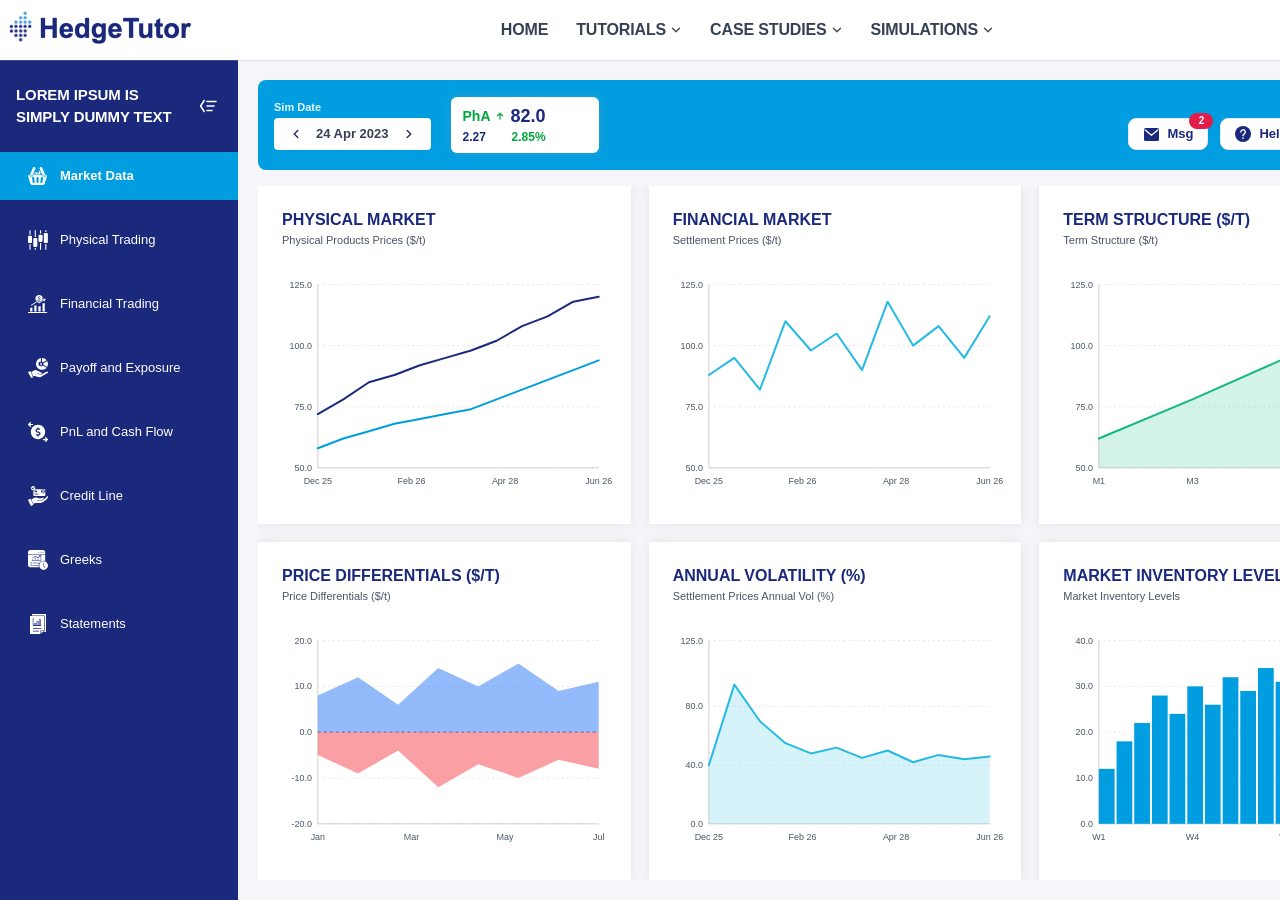
==== commit d4af2b89: "Update HedgeTutor final version" ====
--- a/index.html
+++ b/index.html
@@ -179,31 +179,6 @@
     <main class="dashboard__main">
 
       <header class="dashboard__toolbar toolbar" aria-label="Dashboard header" data-figma-node="1070:3879" data-module="market-data">
-        <div
-          class="toolbar__ticker ticker ticker--pha ticker--up"
-          data-toolbar-ticker
-          data-ticker="PhA"
-          data-direction="up"
-          role="button"
-          tabindex="0"
-          title="Click to switch PhA / PhB / FAB"
-          aria-label="Market ticker PhA. Click to switch product."
-        >
-          <div class="ticker__metrics">
-            <div class="ticker__primary">
-              <span class="ticker__code-group">
-                <span class="ticker__code" data-ticker-code>PhA</span>
-                <img class="ticker__arrow" data-ticker-arrow src="assets/icons/arrow-up.svg" width="10" height="10" alt="" aria-hidden="true">
-              </span>
-              <span class="ticker__price" data-ticker-price>82.0</span>
-            </div>
-            <div class="ticker__secondary">
-              <span class="ticker__delta" data-ticker-delta>2.27</span>
-              <span class="ticker__change" data-ticker-change>2.85%</span>
-            </div>
-          </div>
-        </div>
-
         <div class="toolbar__simdate simdate" data-simdate>
           <span class="simdate__label">Sim Date</span>
           <div class="simdate__control">
@@ -247,6 +222,31 @@
             </div>
             <div class="simdate__picker-body" data-simdate-body>
               <!-- filled by assets/js/sim-date.js -->
+            </div>
+          </div>
+        </div>
+
+        <div
+          class="toolbar__ticker ticker ticker--pha ticker--up"
+          data-toolbar-ticker
+          data-ticker="PhA"
+          data-direction="up"
+          role="button"
+          tabindex="0"
+          title="Click to switch PhA / PhB / FAB"
+          aria-label="Market ticker PhA. Click to switch product."
+        >
+          <div class="ticker__metrics">
+            <div class="ticker__primary">
+              <span class="ticker__code-group">
+                <span class="ticker__code" data-ticker-code>PhA</span>
+                <img class="ticker__arrow" data-ticker-arrow src="assets/icons/arrow-up.svg" width="10" height="10" alt="" aria-hidden="true">
+              </span>
+              <span class="ticker__price" data-ticker-price>82.0</span>
+            </div>
+            <div class="ticker__secondary">
+              <span class="ticker__delta" data-ticker-delta>2.27</span>
+              <span class="ticker__change" data-ticker-change>2.85%</span>
             </div>
           </div>
         </div>
--- a/assets/css/base.css
+++ b/assets/css/base.css
@@ -1,12 +1,13 @@
 /* Page shell — single scroll surface (dashboard content only).
  * Chrome + sidebar stay fixed; body/page never scrolls vertically.
+ * Horizontal pan is always enabled in layout.css.
  */
 
 html,
 body {
   height: 100%;
   margin: 0;
-  overflow: hidden;
+  overflow-y: hidden;
 }
 
 .app {
--- a/assets/css/layout.css
+++ b/assets/css/layout.css
@@ -13,20 +13,30 @@
 .app {
   margin: 0;
   display: flex;
-  justify-content: center;
+  justify-content: flex-start;
   align-items: stretch;
-  /* ASSUMED: center the 1440 frame on the browser canvas (not from Figma frame props) */
+  width: var(--frame-width);
+  min-width: var(--frame-width);
+  overflow-x: scroll;
+  overflow-y: hidden;
+}
+
+html {
+  overflow-x: scroll;
+  overflow-y: hidden;
 }
 
 .dashboard {
   position: relative;
   width: var(--frame-width);
+  min-width: var(--frame-width);
   /* Fill viewport so chrome/sidebar stay on-screen; only content scrolls */
   height: 100%;
   overflow: hidden;
   /* clip mirrors Figma "Clip content" on frame 1032:1449 */
   --sidebar-current-width: var(--sidebar-width);
   --main-available-width: calc(var(--frame-width) - var(--sidebar-current-width));
+  flex-shrink: 0;
 }
 
 .dashboard--sidebar-collapsed {
@@ -1288,6 +1298,68 @@
   font-weight: var(--font-weight-semibold);
 }
 
+.action-box__btns {
+  display: flex;
+  gap: 10px;
+  width: 100%;
+  margin: 0;
+  flex: 1 1 auto;
+}
+
+.action-box__btns--row {
+  flex-direction: row;
+  align-items: stretch;
+}
+
+.action-box__btns--stack {
+  flex-direction: column;
+  justify-content: center;
+}
+
+.action-box--row {
+  justify-content: flex-start;
+  gap: 8px;
+}
+
+.action-box--stack {
+  justify-content: flex-start;
+  gap: 8px;
+}
+
+.action-box__label--center {
+  text-align: center;
+  width: 100%;
+}
+
+.button--side {
+  flex: 1 1 0;
+  width: 100%;
+  min-width: 0;
+  height: 40px;
+  margin: 0;
+  padding: 0 16px;
+  border: none;
+  border-radius: 6px;
+  color: var(--color-surface);
+  font-family: var(--font-family);
+  font-size: var(--font-size-graph);
+  line-height: var(--line-height-graph);
+  font-weight: var(--font-weight-semibold);
+  cursor: pointer;
+}
+
+.button--side-buy {
+  background-color: var(--color-accent);
+}
+
+.button--side-sell {
+  background-color: var(--color-sidebar);
+}
+
+.button--side:hover {
+  filter: brightness(0.96);
+}
+
 .pt-input__summary {
   box-sizing: border-box;
   margin: 0;
@@ -1768,6 +1840,10 @@
   color: var(--color-sidebar);
 }
 
+.action-box__label--center {
+  margin-bottom: 4px;
+}
+
 .card--ft-sensitivity {
   min-height: 300px;
   flex: 1 1 auto;
@@ -1896,9 +1972,15 @@
   min-height: 148px;
 }
 
-.ft .action-box {
+.ft .action-box--stack {
   justify-content: flex-start;
-  gap: 4px;
+  gap: 8px;
+}
+
+.ft .action-box--stack .action-box__btns--stack {
+  flex: 1 1 auto;
+  justify-content: center;
+  gap: 10px;
 }
 
 .ft .action-box .button--confirm {
--- a/assets/css/components.css
+++ b/assets/css/components.css
@@ -686,6 +686,38 @@
 }
 
 .button.button--confirm:hover {
+  filter: brightness(0.96);
+}
+
+.button.button--side {
+  display: inline-flex;
+  align-items: center;
+  justify-content: center;
+  flex: 1 1 0;
+  width: 100%;
+  min-width: 0;
+  height: 40px;
+  margin: 0;
+  padding: 0 16px;
+  border: none;
+  border-radius: 6px;
+  color: var(--color-surface);
+  font-family: var(--font-family);
+  font-size: var(--font-size-graph);
+  line-height: var(--line-height-graph);
+  font-weight: var(--font-weight-semibold);
+  cursor: pointer;
+}
+
+.button.button--side-buy {
+  background-color: var(--color-accent);
+}
+
+.button.button--side-sell {
+  background-color: var(--color-sidebar);
+}
+
+.button.button--side:hover {
   filter: brightness(0.96);
 }
 
